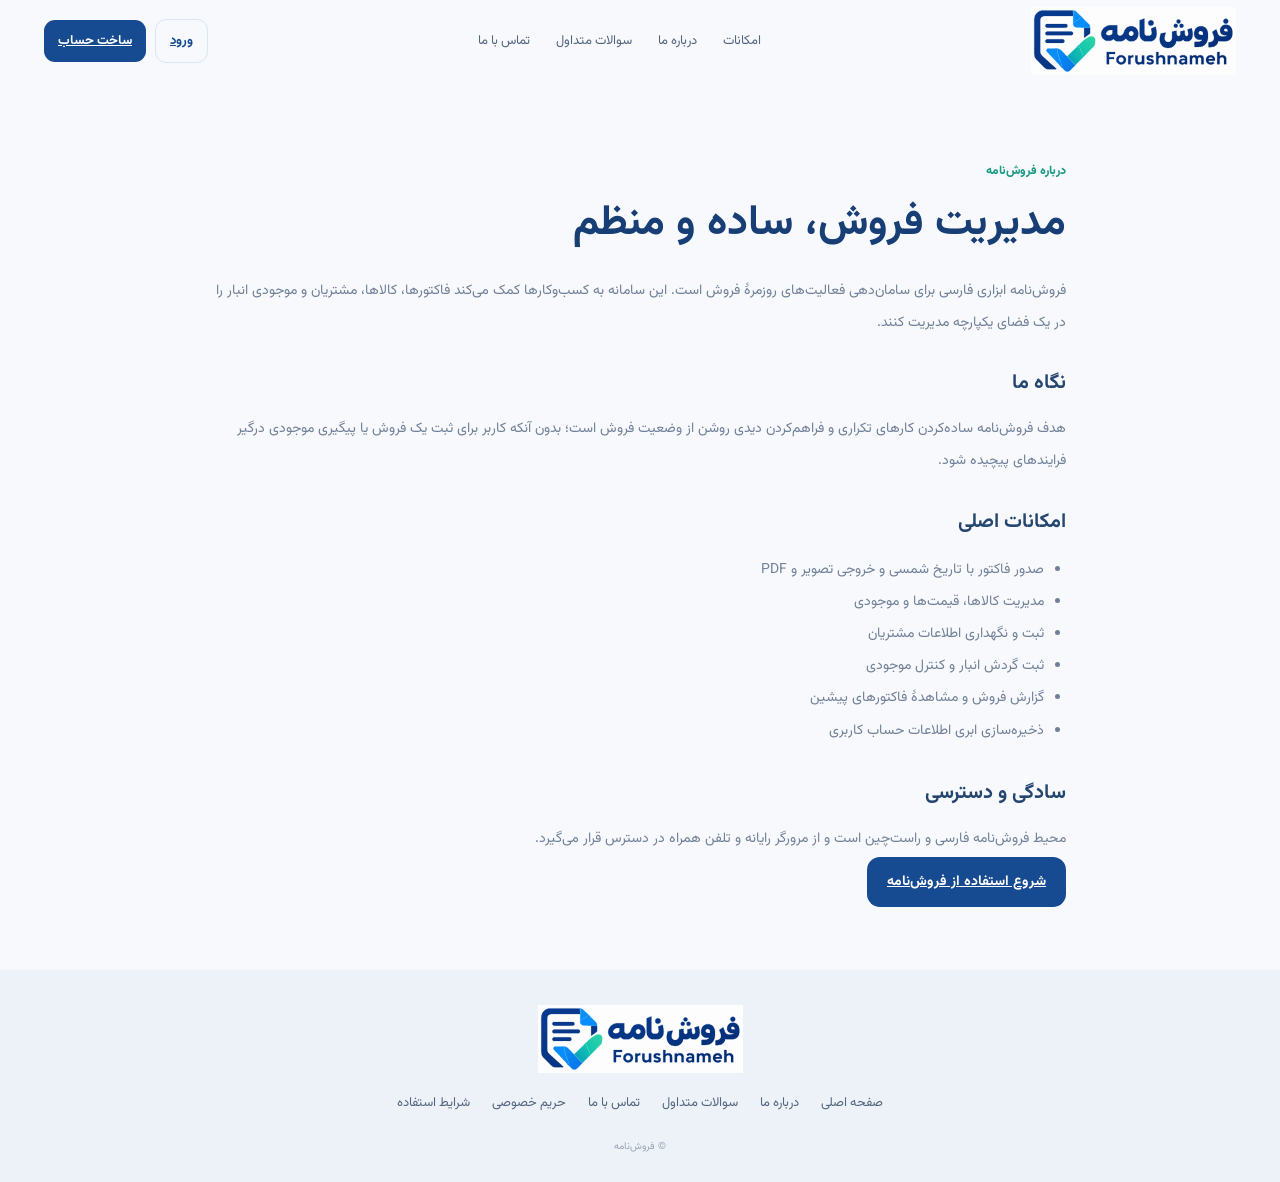
==== about.html @ 788b5a6b "Apply saved theme preference to public pages" ====
<!doctype html><html lang="fa" dir="rtl"><head><meta charset="utf-8"><meta name="viewport" content="width=device-width,initial-scale=1">
<script>
(function(){
 try {
  var mode=localStorage.getItem("forushnameh.theme")||"system";
  var dark=mode==="dark"||(mode==="system"&&window.matchMedia&&window.matchMedia("(prefers-color-scheme: dark)").matches);
  document.documentElement.dataset.theme=dark?"dark":"light";
 } catch(e) { document.documentElement.dataset.theme="light"; }
})();
</script><meta name="description" content="آشنایی با سامانه فارسی مدیریت فروش فروش‌نامه"><title>درباره ما | فروش‌نامه</title><link rel="stylesheet" href="styles.css"><link rel="icon" type="image/svg+xml" href="favicon.svg"><script defer src="site.js"></script></head><body><div class="public-site"><header class="public-header"><a class="public-brand" href="index.html" aria-label="صفحه اصلی فروش‌نامه"><img src="logo-forushnameh.svg" alt="فروش‌نامه"></a><button class="public-menu-toggle" id="publicMenuToggle" type="button" aria-expanded="false" aria-controls="publicNav" aria-label="باز کردن منو"><span></span><span></span><span></span></button><nav id="publicNav" class="public-nav"><a href="index.html#features">امکانات</a><a href="about.html">درباره ما</a><a href="faq.html">سوالات متداول</a><a href="contact.html">تماس با ما</a></nav><div class="public-header-actions"><a class="button button-ghost" href="index.html?auth=login">ورود</a><a class="button button-primary" href="index.html?auth=signup">ساخت حساب</a></div></header><main class="public-section standalone-page"><span class="public-kicker">درباره فروش‌نامه</span><h1>مدیریت فروش، ساده و منظم</h1><p>فروش‌نامه ابزاری فارسی برای سامان‌دهی فعالیت‌های روزمرهٔ فروش است. این سامانه به کسب‌وکارها کمک می‌کند فاکتورها، کالاها، مشتریان و موجودی انبار را در یک فضای یکپارچه مدیریت کنند.</p><h2>نگاه ما</h2><p>هدف فروش‌نامه ساده‌کردن کارهای تکراری و فراهم‌کردن دیدی روشن از وضعیت فروش است؛ بدون آنکه کاربر برای ثبت یک فروش یا پیگیری موجودی درگیر فرایندهای پیچیده شود.</p><h2>امکانات اصلی</h2><ul><li>صدور فاکتور با تاریخ شمسی و خروجی تصویر و PDF</li><li>مدیریت کالاها، قیمت‌ها و موجودی</li><li>ثبت و نگهداری اطلاعات مشتریان</li><li>ثبت گردش انبار و کنترل موجودی</li><li>گزارش فروش و مشاهدهٔ فاکتورهای پیشین</li><li>ذخیره‌سازی ابری اطلاعات حساب کاربری</li></ul><h2>سادگی و دسترسی</h2><p>محیط فروش‌نامه فارسی و راست‌چین است و از مرورگر رایانه و تلفن همراه در دسترس قرار می‌گیرد.</p><a class="button button-primary button-large" href="index.html?auth=signup">شروع استفاده از فروش‌نامه</a></main><footer class="public-footer"><a class="public-brand" href="index.html"><img src="logo-forushnameh.svg" alt="فروش‌نامه"></a><div><a href="index.html">صفحه اصلی</a><a href="about.html">درباره ما</a><a href="faq.html">سوالات متداول</a><a href="contact.html">تماس با ما</a><a href="privacy.html">حریم خصوصی</a><a href="terms.html">شرایط استفاده</a></div><small>© فروش‌نامه</small></footer></div></body></html>
---- styles.css ----
@import url('https://fonts.googleapis.com/css2?family=Vazirmatn:wght@400;500;600;700;800&display=swap');
:root{--green:#174b91;--green2:#245f9e;--mint:#eaf3fc;--ink:#1f2c28;--muted:#6d7b8d;--line:#e3e9f0;--orange:#1a9b83;font-family:"Vazirmatn",Tahoma,sans-serif}
*{box-sizing:border-box}body{margin:0;color:var(--ink);background:#f5f7f5;font-family:"Vazirmatn",Tahoma,sans-serif}button,input,textarea,select{font:inherit}
.topbar{height:78px;background:#fff;border-bottom:1px solid var(--line);display:flex;align-items:center;gap:12px;padding:0 max(24px,calc((100vw - 1240px)/2))}
.brand-mark,.invoice-symbol{display:grid;place-items:center;background:var(--green);color:#fff;font-weight:800}.brand-mark{width:42px;height:42px;border-radius:14px;font-size:24px}.brand-name{font-weight:800;font-size:18px}.brand-subtitle{font-size:12px;color:var(--muted)}.version{margin-right:auto;color:var(--green2);background:var(--mint);padding:7px 12px;border-radius:20px;font-size:12px}
.page{max-width:1240px;padding:32px 24px 24px;margin:auto}.intro{max-width:720px;margin:0 0 26px}.eyebrow{color:var(--orange);font-size:12px;font-weight:700;margin:0 0 8px}h1{font-size:clamp(26px,3vw,36px);line-height:1.45;margin:0}.intro-text{color:var(--muted);line-height:2;margin:8px 0 0;font-size:14px}
.workspace{display:grid;grid-template-columns:minmax(320px,.92fr) minmax(380px,1.08fr);gap:24px;align-items:start}.panel{background:#fff;border:1px solid var(--line);border-radius:20px;padding:24px;box-shadow:0 8px 28px #173f3509}.section-heading{display:flex;align-items:flex-start;gap:12px;justify-content:space-between;padding-bottom:20px;border-bottom:1px solid var(--line)}.section-heading h2{font-size:19px;margin:0 0 5px}.section-heading p{font-size:12px;color:var(--muted);margin:0;line-height:1.9}.step-number{display:inline-grid;place-items:center;flex:0 0 auto;width:29px;height:29px;border-radius:10px;color:var(--green);background:var(--mint);font-weight:800;font-size:13px}
.form-section{padding:20px 0;border-bottom:1px solid var(--line)}.form-section h3{margin:0 0 14px;font-size:14px}.field{display:flex;flex-direction:column;gap:7px;margin-bottom:14px}.field:last-child{margin-bottom:0}label{font-size:12px;color:#4f6058;font-weight:600}
input,textarea,select{width:100%;border:1px solid #dfe7e2;border-radius:10px;background:#fbfcfb;color:var(--ink);padding:10px 12px;outline:none;min-height:42px;font-size:13px}textarea{resize:vertical;line-height:1.8}input:focus,textarea:focus,select:focus{border-color:#6b9b87;box-shadow:0 0 0 3px #245c4c17}.two-columns{display:grid;grid-template-columns:1fr 1fr;gap:12px}
.items-heading{display:flex;align-items:center;justify-content:space-between;gap:8px;margin-bottom:12px}.items-heading h3{margin:0}.button{border:0;border-radius:11px;padding:11px 14px;cursor:pointer;font-weight:700;font-size:13px}.button-light{background:var(--mint);color:var(--green);padding:8px 11px;font-size:12px}.item-editor{border:1px solid var(--line);border-radius:13px;padding:12px;margin-bottom:10px;background:#fcfdfc}.item-editor-top{display:flex;align-items:center;justify-content:space-between;margin-bottom:9px}.item-editor-top strong{font-size:12px}.remove-item{border:0;background:transparent;color:#a04d42;cursor:pointer;font-size:12px;padding:3px}.item-fields{display:grid;grid-template-columns:1fr 82px;gap:9px}.item-fields .field{margin:0}.item-fields input{min-width:0}.item-price-row{margin-top:9px;display:grid;grid-template-columns:1fr 1fr;gap:9px}.item-price-row .field{margin:0}.helper{color:var(--muted);font-size:11px;line-height:1.9;margin:9px 0 0}.download-button{width:100%;margin-top:18px;min-height:48px;background:var(--green);color:#fff;font-size:14px}.download-button:hover{background:var(--green2)}.status-message{font-size:12px;line-height:1.8;color:var(--green2);text-align:center;margin:8px 0 0}.privacy-note{background:#fff8ed;border:1px solid #f1e2c9;border-radius:10px;padding:11px;color:#7a6448;font-size:11px;line-height:1.9;margin:14px 0 0}
.preview-column{min-width:0}.preview-label{display:flex;justify-content:space-between;align-items:center;gap:10px;margin:0 0 13px}.preview-label>div{display:flex;align-items:center;gap:10px}.preview-label strong{font-size:14px}.live-indicator{display:flex;align-items:center;gap:6px;color:var(--muted);font-size:11px}.live-indicator span{width:7px;height:7px;border-radius:50%;background:#4c9a70}
.invoice{background:#fff;border-radius:4px;padding:clamp(20px,3vw,34px);box-shadow:0 12px 38px #1b342a17;border-top:5px solid var(--green);color:#25342d}.invoice-top{display:flex;justify-content:space-between;gap:16px;align-items:flex-start;padding-bottom:22px;border-bottom:1px solid #e7ece8}.invoice-kicker{font-size:11px;color:var(--orange);font-weight:700;margin-bottom:5px}.invoice-top h2{margin:0;font-size:23px;color:var(--green)}.muted{color:#78857f;font-size:11px;line-height:1.8;margin:4px 0 0;white-space:pre-line}.invoice-symbol{width:48px;height:48px;border-radius:15px 15px 15px 4px;font-size:27px;flex-shrink:0}.invoice-meta{display:grid;grid-template-columns:1fr 1fr;gap:12px;padding:17px 0}.invoice-meta div{display:flex;flex-direction:column;gap:5px}.invoice-meta span,.small-label{color:#849087;font-size:10px}.invoice-meta strong{font-size:12px}.customer-block{background:#f5f8f5;border-radius:10px;padding:13px 15px;display:flex;flex-direction:column;gap:4px;margin-bottom:19px}.customer-block strong{font-size:13px}.table-wrap{width:100%;overflow-x:auto}.invoice-table{width:100%;border-collapse:collapse;font-size:11px;min-width:330px}.invoice-table th{color:#718078;font-weight:600;text-align:right;background:#f7f9f7;padding:11px 8px}.invoice-table td{border-bottom:1px solid #edf0ed;padding:13px 8px;line-height:1.8}.invoice-table th:not(:first-child),.invoice-table td:not(:first-child){text-align:center;white-space:nowrap}.invoice-table th:first-child,.invoice-table td:first-child{width:42%}
.total-area{margin:20px 0 0 auto;max-width:310px}.total-line{display:flex;justify-content:space-between;align-items:center;gap:12px;font-size:12px;padding:9px 0}.grand-total{color:var(--green);border-top:1px solid #dce6df;margin-top:4px;padding-top:14px;font-weight:700}.grand-total strong{font-size:19px;white-space:nowrap}.grand-total small{font-size:10px;font-weight:500}.invoice-notes{border-top:1px solid #e7ece8;margin-top:20px;padding-top:14px}.invoice-notes p{margin:6px 0 0;font-size:11px;line-height:2;white-space:pre-line;color:#66746c}.invoice-footer{display:flex;justify-content:space-between;gap:12px;border-top:1px dashed #dbe4dd;margin-top:24px;padding-top:13px;color:#819087;font-size:10px}.preview-tip{font-size:11px;line-height:1.9;color:var(--muted);margin:14px 3px}.site-footer{color:#89958e;font-size:11px;text-align:center;padding:26px 0 6px}
@media(max-width:900px){.workspace{grid-template-columns:1fr}.preview-column{grid-row:1}.editor{grid-row:2}.invoice{max-width:650px;margin:auto}}@media(max-width:520px){.topbar{padding:0 16px;height:68px}.page{padding:24px 14px}.panel{padding:17px;border-radius:15px}.version{font-size:10px;padding:6px 8px}.invoice{padding:19px 15px}.invoice-top h2{font-size:19px}.invoice-symbol{width:40px;height:40px}.live-indicator{font-size:10px}.two-columns{gap:8px}}

/* Saved invoices - phase 2 */
.saved-section { margin-top: 22px; }
.saved-actions { display:flex; flex-wrap:wrap; gap:10px; margin-top:14px; }
.saved-invoices { display:grid; gap:10px; margin-top:12px; }
.saved-invoice { display:flex; align-items:center; justify-content:space-between; gap:12px; padding:14px; border:1px solid #e1e7e3; border-radius:12px; background:#fff; }
.saved-invoice-info { display:flex; flex-direction:column; gap:5px; min-width:0; }
.saved-invoice-info strong { overflow-wrap:anywhere; }
.saved-invoice-info span { color:#66756e; font-size:.88rem; }
.saved-invoice-actions { display:flex; flex-wrap:wrap; gap:7px; flex-shrink:0; }
.button-danger { color:#9b2c2c; background:#fff0f0; border:1px solid #f0caca; }
@media (max-width: 520px) { .saved-invoice { align-items:stretch; flex-direction:column; } .saved-invoice-actions { width:100%; } .saved-invoice-actions .button { flex:1; } }

/* Phase 3: products, customers and backup */
.management-section .section-heading,.data-tools .section-heading{margin-bottom:16px}
.management-form{background:#fbfdfb;border:1px solid var(--line);border-radius:13px;padding:14px;margin:12px 0}
.button-primary{background:var(--green);color:#fff}
.button-primary:hover{background:var(--green2)}
.records-list{display:grid;gap:9px;margin-top:12px}
.record-row{display:flex;align-items:center;justify-content:space-between;gap:12px;border:1px solid var(--line);border-radius:12px;padding:12px;background:#fff}
.record-main{display:flex;flex-direction:column;gap:5px;min-width:0}
.record-main strong{font-size:13px;overflow-wrap:anywhere}
.record-main span{font-size:11px;color:var(--muted);line-height:1.8}
.record-actions{display:flex;gap:6px;flex-shrink:0}
.low-stock{color:#b45309}
.import-label{display:inline-flex;align-items:center;cursor:pointer}
.saved-section{margin-top:18px}
@media(max-width:560px){.record-row{align-items:stretch;flex-direction:column}.record-actions{width:100%}.record-actions .button{flex:1}}

/* Phase 4: inventory movements */
#movementsList .record-row{align-items:flex-start}
#movementsList .record-main span{line-height:2}

/* Version 5: separated workspaces and Forushnameh identity */
:root{--blue:#103b86;--blue2:#075bd8;--mint:#e9f8f3;--green:#14b88a;--ink:#142b50;--muted:#687a93;--line:#e4eaf2;--orange:#159c91}
body{background:#f5f8fd;color:var(--ink)}
.topbar{height:86px;padding:10px max(20px,calc((100vw - 1240px)/2));gap:16px}
.brand-lockup{display:flex;align-items:center;min-width:0}
.brand-logo{display:block;width:min(340px,52vw);height:66px;object-fit:contain;object-position:right center}
.version{color:var(--blue);background:#edf4ff}
.page{padding-top:22px}
.intro{margin-bottom:18px}
.eyebrow{color:var(--green);letter-spacing:2px;font-weight:800}
h1{color:var(--blue);font-size:clamp(24px,2.8vw,32px)}
.intro-text{max-width:760px}
.main-nav{display:flex;gap:8px;flex-wrap:wrap;padding:9px;background:#fff;border:1px solid var(--line);border-radius:16px;margin:0 0 22px;box-shadow:0 5px 22px #103b8608}
.nav-item{border:0;background:transparent;color:#526783;padding:11px 17px;border-radius:11px;font:inherit;font-size:13px;font-weight:700;cursor:pointer;transition:.15s}
.nav-item:hover{background:#f0f5fd;color:var(--blue)}
.nav-item.active{background:var(--blue);color:#fff;box-shadow:0 5px 14px #103b8625}
.app-view{display:none}
.app-view.active-view{display:block}
.view-heading{margin:0 0 16px}
.view-heading h2{font-size:21px;color:var(--blue);margin:0 0 5px}
.view-heading p{font-size:12px;color:var(--muted);margin:0;line-height:1.9}
.workspace{grid-template-columns:minmax(320px,.92fr) minmax(380px,1.08fr)}
.panel{border-color:var(--line);box-shadow:0 8px 28px #103b8609}
.section-heading h2{color:var(--blue)}
.step-number{color:var(--blue);background:#edf4ff}
.button-primary,.download-button{background:var(--blue)}
.button-primary:hover,.download-button:hover{background:var(--blue2)}
.button-light{background:#edf4ff;color:var(--blue)}
input:focus,textarea:focus,select:focus{border-color:#6c9be0;box-shadow:0 0 0 3px #103b8617}
.invoice{border-top-color:var(--blue)}
.invoice-top h2,.grand-total{color:var(--blue)}
.invoice-symbol{background:linear-gradient(145deg,var(--blue),var(--blue2));border-radius:14px;color:#fff}
.customer-block{background:#f2f7fd}
.invoice-table th{background:#f2f7fd}
.page-panel{padding:22px 26px}
.page-panel .form-section:first-child{padding-top:0}
.page-panel .management-form{max-width:760px}
.page-panel .records-list{max-width:900px}
.page-panel .data-tools{border-bottom:0}
.saved-section{margin-top:0}
.site-footer{padding-top:30px}
@media(max-width:900px){.workspace{grid-template-columns:1fr}.preview-column{grid-row:auto}.editor{grid-row:auto}}
@media(max-width:600px){
 .topbar{height:76px;padding:7px 14px}.brand-logo{height:55px;width:min(250px,60vw)}.version{font-size:9px;padding:6px 8px}
 .main-nav{display:grid;grid-template-columns:repeat(2,minmax(0,1fr));gap:6px;padding:7px}
 .nav-item{padding:10px 7px;font-size:11px}
 .nav-item:last-child{grid-column:1/-1}
 .page-panel{padding:17px}
}


/* Forushnameh v6 visual system */
:root{--green:#174b91;--green2:#2464b4;--mint:#eaf2fc;--ink:#17263b;--muted:#718096;--line:#e4eaf2;--orange:#d18a43}
body{background:#f4f7fb;color:var(--ink)}
.topbar{height:76px;border-bottom:1px solid #e8edf4;box-shadow:0 2px 12px rgba(20,45,80,.035)}
.page{max-width:1320px;padding-top:26px}
.intro{margin-bottom:18px}
.intro h1{font-size:25px}
.intro-text{margin-top:2px}
.main-nav{display:flex;gap:7px;overflow-x:auto;padding:8px;background:#fff;border:1px solid var(--line);border-radius:16px;margin-bottom:24px;position:sticky;top:8px;z-index:10;box-shadow:0 5px 18px rgba(30,60,100,.05)}
.nav-item{white-space:nowrap;border:0;border-radius:11px;padding:11px 16px;background:transparent;color:#607087;font-weight:600;cursor:pointer}
.nav-item:hover{background:#f2f6fc;color:var(--green)}
.nav-item.active{background:#eaf2fc;color:#174b91}
.app-view{display:none}.app-view.active-view{display:block}
.view-heading{margin-bottom:20px}
.view-heading h2{font-size:24px;margin:0 0 4px}
.view-heading p{margin:0;color:var(--muted);font-size:13px}
.dashboard-heading{display:flex;align-items:center;justify-content:space-between;gap:16px}
.dashboard-heading .eyebrow{display:block;margin-bottom:4px}
.stats-grid{display:grid;grid-template-columns:repeat(4,minmax(0,1fr));gap:16px;margin-bottom:18px}
.stat-card{position:relative;min-height:150px;padding:20px;background:#fff;border:1px solid var(--line);border-radius:18px;box-shadow:0 5px 18px rgba(25,55,95,.035);display:flex;flex-direction:column;align-items:flex-start;gap:6px}
.stat-icon{width:38px;height:38px;border-radius:12px;background:#edf4fd;color:#1c5ba3;display:grid;place-items:center;font-size:21px;margin-bottom:5px}
.stat-label{font-size:12px;color:var(--muted)}
.stat-card strong{font-size:25px;line-height:1.4;font-weight:800;direction:rtl}
.stat-card small{font-size:11px;color:#8290a2}
.stat-sales{background:linear-gradient(145deg,#174b91,#2464b4);color:white;border-color:#174b91}
.stat-sales .stat-icon{background:rgba(255,255,255,.15);color:white}
.stat-sales .stat-label,.stat-sales small{color:#dce9f9}
.dashboard-columns{display:grid;grid-template-columns:1.15fr .85fr;gap:18px;margin-bottom:18px}
.dashboard-panel{padding:20px;min-height:270px}
.panel-title{display:flex;align-items:center;justify-content:space-between;gap:10px;padding-bottom:14px;border-bottom:1px solid var(--line)}
.panel-title h3,.quick-panel h3{font-size:15px;margin:0 0 3px}
.panel-title p{font-size:11px;color:var(--muted);margin:0}
.text-button{border:0;background:transparent;color:var(--green2);font-size:12px;font-weight:700;cursor:pointer;white-space:nowrap}
.dash-row{display:flex;align-items:center;justify-content:space-between;gap:12px;padding:13px 2px;border-bottom:1px solid #eff2f6;font-size:12px}
.dash-row:last-child{border-bottom:0}
.dash-row>div{display:flex;flex-direction:column;gap:4px;min-width:0}
.dash-row strong{font-size:12px;overflow:hidden;text-overflow:ellipsis}
.dash-row small{font-size:10px;color:var(--muted)}
.dash-row>b{font-size:11px;white-space:nowrap}
.quick-panel{padding:20px;margin-bottom:20px}
.quick-actions{display:grid;grid-template-columns:repeat(4,1fr);gap:10px;margin-top:14px}
.quick-actions button{border:1px solid var(--line);background:#fbfcfe;border-radius:13px;padding:14px 10px;color:#34465f;font-size:12px;cursor:pointer;display:flex;align-items:center;justify-content:center;gap:8px}
.quick-actions button:hover{border-color:#b7cce7;background:#f1f6fd}
.quick-actions button span{font-size:18px;color:var(--green2)}
.panel{border-color:var(--line);box-shadow:0 5px 20px rgba(25,55,95,.035);border-radius:18px}
.button-primary{background:#174b91}
.button-primary:hover{background:#123e7a}
.site-footer{color:#8290a2}
@media(max-width:850px){.stats-grid{grid-template-columns:repeat(2,minmax(0,1fr))}.dashboard-columns{grid-template-columns:1fr}.quick-actions{grid-template-columns:repeat(2,1fr)}}
@media(max-width:560px){.page{padding:18px 13px}.intro h1{font-size:21px}.main-nav{top:4px}.nav-item{padding:10px 12px;font-size:12px}.dashboard-heading{align-items:flex-start;flex-direction:column}.dashboard-heading .button{width:100%}.stats-grid{gap:10px}.stat-card{min-height:135px;padding:14px}.stat-card strong{font-size:21px}.dashboard-panel,.quick-panel{padding:15px}.quick-actions{grid-template-columns:1fr 1fr}.workspace{grid-template-columns:1fr}}

/* Forushnameh v7 account and authentication */
.topbar-actions{display:flex;align-items:center;gap:10px}
.account-email{font-size:11px;color:#65758b;direction:ltr;max-width:220px;overflow:hidden;text-overflow:ellipsis;white-space:nowrap}
.signout-button{padding:8px 12px;font-size:11px}
.auth-screen{position:fixed;inset:0;z-index:1000;display:grid;place-items:center;padding:22px;background:linear-gradient(145deg,#eef4fc,#f8fafc 55%,#eaf1fb);overflow-y:auto}
.auth-screen[hidden]{display:none}
.auth-card{width:min(100%,440px);padding:32px;background:#fff;border:1px solid #e3eaf3;border-radius:22px;box-shadow:0 18px 60px rgba(22,53,93,.10)}
.auth-logo{display:block;width:min(230px,70%);height:68px;object-fit:contain;object-position:right center;margin:0 auto 12px 0}
.auth-card h1{font-size:24px;margin:5px 0 8px;color:#17263b}
.auth-description{font-size:13px;line-height:1.9;color:#718096;margin:0 0 20px}
.auth-card .field{margin-bottom:14px}
.auth-card input{width:100%;min-height:46px;border:1px solid #dce4ef;border-radius:11px;padding:10px 12px;font:inherit;background:#fbfcfe}
.auth-card input:focus{outline:2px solid #c9dcf5;border-color:#6d9bd1}
.auth-submit{width:100%;margin-top:6px;min-height:46px}
.auth-status{min-height:22px;margin:12px 0 0;font-size:12px;line-height:1.8}
.auth-status.error{color:#b42318}
.auth-links{display:flex;align-items:center;justify-content:space-between;gap:10px;flex-wrap:wrap;margin-top:14px}
.auth-links .text-button{font-size:11px;padding:4px 0}
.auth-security-note{font-size:10px;color:#94a0b0;line-height:1.8;margin:20px 0 0;border-top:1px solid #edf0f5;padding-top:12px}
@media(max-width:600px){.topbar-actions{gap:6px}.account-email{max-width:100px;font-size:9px}.signout-button{padding:7px 8px;font-size:9px}.auth-card{padding:24px 19px}.auth-card h1{font-size:21px}}
[hidden]{display:none!important}.public-site{background:#f7f9fd;color:#17263b;min-height:100vh}.public-header{height:82px;max-width:1240px;margin:auto;padding:10px 24px;display:flex;align-items:center;justify-content:space-between;gap:24px}.public-brand img{width:205px;height:58px;object-fit:contain;object-position:right center;display:block}.public-nav{display:flex;align-items:center;gap:26px}.public-nav a,.public-footer a,.public-footer button{font-size:13px;color:#53657e;text-decoration:none;background:none;border:0;cursor:pointer}.public-header-actions{display:flex;align-items:center;gap:9px}.button-ghost{background:transparent;color:#174b91;border:1px solid #dce5f1}.button-outline{background:#fff;color:#174b91;border:1px solid #cdd9e9}.button-large{padding:14px 20px;font-size:14px;border-radius:13px}.public-hero{max-width:1240px;margin:auto;padding:74px 24px 66px;display:grid;grid-template-columns:1fr 1fr;align-items:center;gap:60px;min-height:570px}.public-hero-copy{max-width:570px}.public-kicker{display:inline-block;color:#1b9a83;font-size:12px;font-weight:800;margin-bottom:14px}.public-hero h1{font-size:clamp(38px,5vw,62px);line-height:1.5;margin:0 0 16px;color:#143b75}.public-hero h1 em{font-style:normal;color:#1a9b83}.public-hero-copy>p{font-size:16px;line-height:2.2;color:#63748a;max-width:520px;margin:0}.public-hero-actions{display:flex;flex-wrap:wrap;gap:11px;margin-top:28px}.public-trust{display:flex;flex-wrap:wrap;gap:18px;margin-top:28px;color:#718198;font-size:11px}.public-hero-visual{min-height:420px;display:grid;place-items:center;position:relative}.hero-orbit{position:absolute;border:1px solid #dbe6f4;border-radius:50%;width:390px;height:390px}.orbit-two{width:470px;height:470px;border-style:dashed}.hero-window{position:relative;z-index:1;width:min(100%,430px);background:#fff;border:1px solid #e2eaf4;border-radius:22px;box-shadow:0 28px 80px #183c7018;overflow:hidden;transform:rotate(-2deg)}.hero-window-head{height:48px;background:#f7f9fc;border-bottom:1px solid #edf1f6;display:flex;align-items:center;gap:6px;padding:0 15px}.hero-window-head>span{width:7px;height:7px;border-radius:50%;background:#c8d5e5}.hero-window-head b{margin-right:auto;font-size:11px;color:#667a94}.hero-window-body{padding:22px}.hero-mini-stat{padding:17px;background:linear-gradient(120deg,#174b91,#2866b4);color:white;border-radius:15px;display:flex;flex-direction:column;gap:5px}.hero-mini-stat small,.hero-mini-stat i{font-size:10px;color:#dce9f8;font-style:normal}.hero-mini-stat strong{font-size:27px}.hero-mini-grid{display:grid;grid-template-columns:repeat(3,1fr);gap:9px;margin:13px 0}.hero-mini-grid div{background:#f5f8fc;padding:12px;border-radius:11px;display:flex;flex-direction:column;gap:7px}.hero-mini-grid small{font-size:9px;color:#8795a8}.hero-mini-grid b{font-size:19px;color:#244d80}.hero-chart{height:92px;display:flex;align-items:end;gap:12px;padding:8px 15px;border-bottom:1px solid #edf1f5}.hero-chart span{flex:1;background:linear-gradient(#38b99c,#bde9df);border-radius:6px 6px 2px 2px}.hero-invoice-row{display:flex;align-items:center;gap:9px;padding:11px 2px;border-bottom:1px solid #f0f3f7;font-size:9px;color:#62758c}.hero-invoice-row b{margin-right:auto;color:#1c416f}.hero-invoice-row i{font-style:normal;color:#218b72}.hero-floating-card{position:absolute;z-index:2;bottom:28px;left:-8px;display:flex;align-items:center;gap:12px;background:white;border:1px solid #e7edf5;border-radius:15px;padding:13px 16px;box-shadow:0 15px 35px #173b7015}.hero-floating-card>span{width:36px;height:36px;display:grid;place-items:center;border-radius:11px;background:#e9f7f3;color:#159779;font-size:23px}.hero-floating-card div{display:flex;flex-direction:column;gap:4px}.hero-floating-card small{font-size:9px;color:#8795a8}.hero-floating-card b{font-size:11px;color:#29466c}.public-proof{max-width:1160px;margin:0 auto 70px;padding:24px 20px;display:grid;grid-template-columns:repeat(4,1fr);background:white;border:1px solid #e8edf4;border-radius:18px}.public-proof div{display:flex;flex-direction:column;align-items:center;gap:6px;border-left:1px solid #edf1f6}.public-proof div:last-child{border:0}.public-proof strong{font-size:14px;color:#1b477e}.public-proof span{font-size:10px;color:#8290a3}.public-section{max-width:1160px;margin:0 auto;padding:68px 24px}.public-section-heading{text-align:center;margin:0 auto 35px;max-width:650px}.public-section-heading h2,.about-section h2,.contact-section h2{font-size:clamp(25px,3vw,36px);line-height:1.7;color:#173e75;margin:0 0 10px}.public-section-heading p,.about-section p,.contact-section p{font-size:13px;line-height:2.2;color:#718198}.feature-grid{display:grid;grid-template-columns:repeat(3,1fr);gap:16px}.feature-card{padding:24px;background:white;border:1px solid #e6edf5;border-radius:17px}.feature-card>span{width:43px;height:43px;border-radius:13px;background:#edf4fd;color:#1a589b;display:grid;place-items:center;font-size:23px}.feature-card h3{font-size:15px;color:#24466f;margin:16px 0 7px}.feature-card p{font-size:12px;line-height:2;color:#77869a;margin:0}.public-cta-band{max-width:1160px;margin:25px auto 45px;padding:36px 42px;border-radius:22px;background:linear-gradient(115deg,#153f7b,#2467b7);color:white;display:flex;align-items:center;justify-content:space-between;gap:24px}.public-cta-band .public-kicker{color:#8ce0ce}.public-cta-band h2{font-size:24px;margin:0 0 5px}.public-cta-band p{font-size:12px;color:#d7e5f7;margin:0}.public-cta-band .button-light{background:white;color:#174b91}.about-section{display:grid;grid-template-columns:180px 1fr;gap:45px;align-items:center;border-top:1px solid #e8edf4;border-bottom:1px solid #e8edf4}.about-mark{width:150px;height:150px;border-radius:42px 42px 42px 12px;background:linear-gradient(145deg,#174b91,#2b71c2);display:grid;place-items:center;color:white;font-size:82px;font-weight:800}.about-section p{max-width:780px}.faq-grid{display:grid;grid-template-columns:1fr 1fr;gap:12px}.faq-grid details{background:white;border:1px solid #e5ebf3;border-radius:13px;padding:17px 19px}.faq-grid summary{font-size:13px;font-weight:700;color:#28496f;cursor:pointer}.faq-grid details p{font-size:11px;line-height:2;color:#75849a;margin:12px 0 0}.contact-section{display:grid;grid-template-columns:1.2fr .8fr;gap:35px;align-items:center}.contact-note{background:#eaf3fc;border:1px solid #dce8f6;border-radius:18px;padding:25px;display:flex;flex-direction:column;gap:10px}.contact-note strong{color:#204b7e;font-size:15px}.contact-note span{color:#74859b;font-size:12px;line-height:2}.contact-section .button{display:inline-flex;margin-top:10px;text-decoration:none}.public-footer{padding:35px 24px 24px;background:#edf2f8;text-align:center}.public-footer .public-brand img{margin:auto}.public-footer p{font-size:11px;color:#8592a5}.public-footer>div{display:flex;justify-content:center;gap:22px;flex-wrap:wrap;margin:20px 0}.public-footer small{font-size:10px;color:#98a4b4}.auth-screen{background:rgba(17,38,67,.45);backdrop-filter:blur(7px);z-index:1200}.auth-card{position:relative}.auth-close{position:absolute;top:13px;left:15px;border:0;background:#f0f4f9;color:#65758b;width:32px;height:32px;border-radius:50%;font-size:22px;cursor:pointer}.auth-card .auth-logo{margin-right:0}.report-page{padding:22px}.report-filters{display:grid;grid-template-columns:220px 220px 1fr;align-items:end;gap:14px}.report-filters .field{margin:0}.report-stats{display:grid;grid-template-columns:repeat(3,1fr);gap:14px;margin:20px 0}.report-stat{padding:19px;background:#fff;border:1px solid var(--line);border-radius:15px;display:flex;flex-direction:column;gap:7px}.report-stat span,.report-stat small{font-size:11px;color:var(--muted)}.report-stat strong{font-size:24px;color:var(--ink)}.report-stat-primary{background:#174b91;border-color:#174b91}.report-stat-primary span,.report-stat-primary small,.report-stat-primary strong{color:#fff}.report-panels{display:grid;grid-template-columns:1.2fr 1fr 1fr;gap:14px}.report-inner{padding:17px;min-width:0}.report-inner h3{font-size:14px;margin:0 0 18px;color:#24466f}.report-chart{height:230px;display:flex;align-items:stretch;gap:9px}.report-bar-item{flex:1;min-width:0;display:flex;flex-direction:column;align-items:center;justify-content:end;gap:6px}.report-bar-track{height:150px;width:100%;display:flex;align-items:end;background:#f1f5fa;border-radius:8px 8px 3px 3px;overflow:hidden}.report-bar-track span{display:block;width:100%;background:linear-gradient(#3cb99e,#174b91);border-radius:8px 8px 0 0}.report-bar-item strong{font-size:9px;color:#526783;white-space:nowrap}.report-bar-item small{font-size:10px;color:#8a97a9}.report-list{display:grid;gap:0}.report-list-row{display:flex;align-items:center;justify-content:space-between;gap:8px;padding:11px 0;border-bottom:1px solid #edf1f6;font-size:11px}.report-list-row strong{display:flex;flex-direction:column;gap:4px;color:#405773}.report-list-row strong small{font-size:9px;color:#8a97a9;font-weight:400}.report-list-row b{white-space:nowrap;color:#214c7d}@media(max-width:900px){.public-nav{gap:13px}.public-hero{gap:30px}.public-proof{margin:0 18px 45px}.report-panels{grid-template-columns:1fr 1fr}.report-panels .report-inner:first-child{grid-column:1/-1}.report-filters{grid-template-columns:1fr 1fr}}@media(max-width:650px){.public-header{height:auto;min-height:72px;padding:9px 14px;flex-wrap:wrap;gap:8px}.public-brand img{width:145px;height:45px}.public-nav{order:3;width:100%;justify-content:space-between;gap:8px;padding:8px 0 3px}.public-nav a{font-size:10px}.public-header-actions .button{font-size:10px;padding:8px 10px}.public-hero{padding:45px 20px 35px;grid-template-columns:1fr;gap:20px;min-height:0}.public-hero h1{font-size:39px}.public-hero-copy>p{font-size:13px}.public-hero-visual{min-height:350px}.hero-orbit{width:300px;height:300px}.orbit-two{width:350px;height:350px}.hero-window{max-width:370px}.hero-floating-card{left:0;bottom:0}.public-proof{grid-template-columns:1fr 1fr;gap:16px;padding:18px}.public-proof div{border:0}.public-section{padding:45px 19px}.feature-grid{grid-template-columns:1fr 1fr;gap:10px}.feature-card{padding:16px}.feature-card h3{font-size:12px}.feature-card p{font-size:10px}.public-cta-band{margin:10px 15px 25px;padding:25px 20px;align-items:flex-start;flex-direction:column}.public-cta-band h2{font-size:19px}.about-section{grid-template-columns:1fr;gap:20px}.about-mark{width:95px;height:95px;font-size:52px;border-radius:28px 28px 28px 8px}.faq-grid{grid-template-columns:1fr}.contact-section{grid-template-columns:1fr;gap:15px}.public-footer>div{gap:12px}.report-filters{grid-template-columns:1fr 1fr}.report-stats{grid-template-columns:1fr}.report-panels{grid-template-columns:1fr}.report-panels .report-inner:first-child{grid-column:auto}.report-chart{height:190px}.report-page{padding:15px}}

.legal-section{border-top:1px solid #e8edf4}.legal-copy{max-width:850px;margin:auto;background:#fff;border:1px solid #e5ebf3;border-radius:17px;padding:24px 28px}.legal-copy p{font-size:12px;line-height:2.3;color:#718198;margin:0 0 14px}.legal-copy p:last-child{margin-bottom:0}
@media(max-width:650px){.legal-copy{padding:18px}}

.standalone-page{min-height:58vh;padding-top:60px;padding-bottom:75px}.standalone-page h1{font-size:clamp(28px,4vw,42px);color:#173e75;margin:0 0 20px}.standalone-page h2{font-size:20px;color:#24466f;margin:28px 0 12px}.standalone-page>p,.standalone-page li{font-size:14px;line-height:2.3;color:#718198;max-width:850px}.standalone-page ul{padding-right:22px;margin-bottom:30px}.standalone-page .contact-note{max-width:720px;margin:24px 0}.standalone-faq{max-width:900px;margin:25px 0 30px}.standalone-page .legal-copy{margin:20px 0;max-width:900px}


/* Approved SVG brand identity */
.public-brand img{width:205px;height:auto;max-height:68px;object-fit:contain;object-position:right center}
.brand-logo{width:min(250px,52vw);height:auto;max-height:66px;object-fit:contain;object-position:right center}
.auth-logo{width:min(230px,70%);height:auto;max-height:76px;object-fit:contain;object-position:right center}
.about-mark{display:grid;place-items:center;overflow:hidden}
.about-mark img{display:block;width:100%;height:100%;object-fit:cover}
.invoice-symbol{display:grid;place-items:center;overflow:hidden;padding:0;background:transparent}
.invoice-symbol img{display:block;width:100%;height:100%;object-fit:cover;border-radius:inherit}
@media(max-width:650px){.public-brand img{width:145px;height:auto;max-height:48px}.brand-logo{width:min(210px,58vw);height:auto;max-height:55px}}


/* نسخهٔ ۹: بهبود نمای عمومی و فرم‌ها */
.brand-lockup{display:inline-flex;align-items:center;text-decoration:none}
.brand-lockup:focus-visible,.public-brand:focus-visible,.auth-card>a:focus-visible{outline:3px solid #82cbbb;outline-offset:5px;border-radius:10px}
.public-hero{padding-top:58px;padding-bottom:74px;gap:34px}
.public-hero-visual{min-height:430px}
.hero-product-illustration{display:block;width:min(100%,620px);height:auto;filter:drop-shadow(0 22px 35px rgba(26,61,94,.10));animation:heroFloat 7s ease-in-out infinite}
@keyframes heroFloat{0%,100%{transform:translateY(0)}50%{transform:translateY(-8px)}}
.feature-card{transition:transform .22s ease,box-shadow .22s ease,border-color .22s ease}
.feature-card:hover{transform:translateY(-4px);box-shadow:0 18px 36px rgba(29,64,101,.09);border-color:#cbdedc}
.public-section{padding-top:76px;padding-bottom:76px}
.public-section-heading{margin-bottom:30px}
.public-hero-copy>p{font-size:15px;line-height:2.1;max-width:540px}
.public-trust{font-size:12px}
.password-strength{margin:-4px 0 16px;display:grid;gap:7px}
.password-strength[hidden]{display:none}
.password-strength-track{height:6px;border-radius:20px;background:#e9eef4;overflow:hidden}
.password-strength-track span{display:block;height:100%;width:0;border-radius:20px;background:#cf6b5c;transition:width .2s ease,background .2s ease}
.password-strength-track span[data-level="2"]{background:#d9a33c}
.password-strength-track span[data-level="3"]{background:#4b9d91}
.password-strength-track span[data-level="4"]{background:#16856f}
.password-strength small{font-size:11px;color:#6d7d90}
.password-strength .password-strength-hint{color:#8c9aaa}
.auth-card>a{display:inline-block}
.auth-logo{cursor:pointer}
#downloadPdf{border-color:#d4e1ed}
#downloadPdf:hover{border-color:#a8c4da;background:#f4f8fb}
.saved-actions{flex-wrap:wrap}
.standalone-faq details{border:1px solid #e1e9f1;border-radius:13px;padding:16px 18px;background:#fff}
.standalone-faq details+details{margin-top:10px}
.standalone-faq summary{font-weight:700;color:#243f5d;cursor:pointer}
.standalone-faq details p{line-height:2;color:#65768a}
.standalone-page{max-width:900px}
.public-footer{gap:20px}
@media(max-width:900px){.public-hero{grid-template-columns:1fr;gap:12px;padding-top:38px}.public-hero-copy{max-width:720px}.public-hero-visual{min-height:300px}.hero-product-illustration{max-width:520px;margin:auto}}
@media(max-width:600px){.public-hero{padding:28px 18px 46px}.public-hero-visual{min-height:250px}.public-section{padding:54px 18px}.public-header{padding:8px 15px}.public-brand img{width:160px}.saved-actions .button{flex:1 1 100%}.auth-logo{width:min(210px,75%)}}
@media(prefers-reduced-motion:reduce){.hero-product-illustration,.feature-card{animation:none;transition:none}}

/* نمودارهای گزارش و هماهنگی رنگی */
.report-chart-grid{display:grid;grid-template-columns:1.35fr 1fr 1fr;gap:14px;margin:0 0 14px}
.report-list-grid{display:grid;grid-template-columns:1fr 1fr;gap:14px}
.report-line-chart{min-height:230px;display:flex;flex-direction:column;justify-content:center;gap:6px}
.report-line-chart svg{display:block;width:100%;height:auto;overflow:visible}
.chart-footnote{font-size:10px;color:var(--muted);text-align:center}
.report-volume-chart{height:230px;display:flex;align-items:stretch;gap:8px;padding-top:12px}
.volume-item{flex:1;min-width:0;display:flex;flex-direction:column;align-items:center;justify-content:end;gap:7px}
.volume-item strong{font-size:10px;color:#526783}
.volume-track{height:150px;width:100%;display:flex;align-items:end;background:#f1f5fa;border-radius:8px 8px 3px 3px;overflow:hidden}
.volume-track span{display:block;width:100%;background:linear-gradient(#1a9b83,#174b91);border-radius:8px 8px 0 0}
.volume-item small{font-size:10px;color:#8a97a9;white-space:nowrap}
.report-share-chart{min-height:230px;display:flex;align-items:center;justify-content:center;gap:17px}
.share-ring{width:142px;height:142px;flex:0 0 142px;border-radius:50%;display:grid;place-items:center;position:relative}
.share-ring:before{content:"";position:absolute;inset:23px;border-radius:50%;background:white}
.share-ring span{position:relative;z-index:1;font-size:12px;font-weight:800;color:#24466f;text-align:center;max-width:92px;overflow-wrap:anywhere}
.share-legend{min-width:0;display:grid;gap:10px}
.share-legend>div{display:grid;grid-template-columns:9px minmax(0,1fr) auto;align-items:center;gap:6px;font-size:10px;color:#526783}
.share-legend i{width:9px;height:9px;border-radius:3px}
.share-legend span{overflow:hidden;text-overflow:ellipsis;white-space:nowrap;max-width:105px}
.share-legend b{font-size:10px;white-space:nowrap}
@media(max-width:1050px){.report-chart-grid{grid-template-columns:1fr 1fr}.report-chart-grid>section:first-child{grid-column:1/-1}}
@media(max-width:650px){.report-chart-grid,.report-list-grid{grid-template-columns:1fr}.report-chart-grid>section:first-child{grid-column:auto}.report-share-chart{gap:12px}.share-ring{width:120px;height:120px;flex-basis:120px}.share-legend span{max-width:150px}}

/* پالت نهایی یکپارچه برای محیط مدیریت */
:root{--green:#174b91;--green2:#2464b4;--mint:#eaf2fc;--ink:#17263b;--muted:#718096;--line:#e4eaf2;--orange:#159c91}
body{background:#f5f8fc;color:var(--ink)}
label{color:#526783}
input,textarea,select{border-color:#dfe7f1;background:#fbfcfe}
input:focus,textarea:focus,select:focus{border-color:#6c9be0;box-shadow:0 0 0 3px #174b9117}
.panel,.report-stat,.report-inner{border-color:var(--line)}

/* ناوبری عمومی واکنش‌گرا */
.public-header{position:relative;z-index:20}
.public-menu-toggle{display:none;width:42px;height:42px;border:1px solid #dce5f1;border-radius:12px;background:#fff;padding:10px;cursor:pointer;align-items:center;justify-content:center;flex-direction:column;gap:5px}
.public-menu-toggle span{display:block;width:18px;height:2px;border-radius:3px;background:#174b91;transition:transform .18s ease,opacity .18s ease}
.public-menu-toggle[aria-expanded="true"] span:first-child{transform:translateY(7px) rotate(45deg)}
.public-menu-toggle[aria-expanded="true"] span:nth-child(2){opacity:0}
.public-menu-toggle[aria-expanded="true"] span:last-child{transform:translateY(-7px) rotate(-45deg)}
.public-nav a:focus-visible,.public-header a:focus-visible,.public-header button:focus-visible,.public-menu-toggle:focus-visible{outline:3px solid #8ab4ee;outline-offset:3px;border-radius:8px}
.legal-summary{max-width:850px;margin:auto;background:#fff;border:1px solid #e5ebf3;border-radius:17px;padding:22px 26px}
.legal-summary p{font-size:13px;line-height:2.2;color:#718198;margin:0 0 12px}
.public-section-heading>p{max-width:760px;color:#718198;font-size:13px;line-height:2.1}
@media(max-width:900px){
 .public-menu-toggle{display:flex;order:3}
 .public-header{flex-wrap:wrap;gap:10px}
 .public-header-actions{margin-right:auto}
 .public-nav{display:none;order:4;flex:1 0 100%;width:100%;padding:10px 4px 14px;border-top:1px solid #e8edf4;align-items:stretch;flex-direction:column;gap:0}
 .public-nav.is-open{display:flex}
 .public-nav a{padding:11px 10px;border-radius:9px}
 .public-nav a:hover{background:#eef4fb}
}
@media(max-width:600px){
 .public-header{min-height:70px;padding:8px 14px}
 .public-brand img{width:145px;height:auto;max-height:48px}
 .public-header-actions{gap:6px}
 .public-header-actions .button{padding:8px 11px;font-size:11px}
 .public-menu-toggle{width:39px;height:39px}
 .legal-summary{padding:17px}
}
@media(prefers-reduced-motion:reduce){.public-menu-toggle span{transition:none}}

.report-export-actions{display:flex;justify-content:flex-end;gap:9px;flex-wrap:wrap;margin:0 0 18px}
.report-export-actions .button{min-height:40px}
@media(max-width:600px){.report-export-actions{display:grid;grid-template-columns:1fr 1fr}.report-export-actions .button{font-size:11px;padding:9px 8px}}

/* Invoice payment panel */
.payment-panel { margin-top: 20px; padding-top: 18px; border-top: 1px solid var(--line); }
.payment-panel h4 { margin: 18px 0 8px; }
.payment-panel .management-form { margin-top: 10px; }

#paymentPanel[hidden] { display: none !important; }

/* Invoice search and filtering */
.invoice-filters { display:grid; grid-template-columns:minmax(220px,2fr) repeat(3,minmax(130px,1fr)); gap:12px; align-items:end; padding:14px; margin:14px 0; border:1px solid var(--line); border-radius:13px; background:var(--surface-soft,var(--panel)); }
.invoice-filters .field { min-width:0; }
.invoice-filter-footer { grid-column:1/-1; display:flex; align-items:center; justify-content:space-between; gap:12px; }
.invoice-filter-footer .helper { margin:0; }
@media(max-width:760px){.invoice-filters{grid-template-columns:repeat(2,minmax(0,1fr))}.invoice-search-field,.invoice-filter-footer{grid-column:1/-1}}
@media(max-width:420px){.invoice-filters{grid-template-columns:1fr}.invoice-search-field,.invoice-filter-footer{grid-column:auto}.invoice-filter-footer{align-items:stretch;flex-direction:column}.invoice-filter-footer .button{width:100%}}
@media print {
 body * { visibility:hidden !important; }
 #invoicePreview, #invoicePreview * { visibility:visible !important; }
 #invoicePreview { position:absolute !important; inset:0 auto auto 0 !important; width:100% !important; max-width:none !important; margin:0 !important; box-shadow:none !important; border:0 !important; background:#fff !important; color:#111 !important; print-color-adjust:exact; -webkit-print-color-adjust:exact; }
 @page { size:A4 portrait; margin:10mm; }
}

/* Backup and restore actions */
.data-tools .saved-actions { display:flex; flex-wrap:wrap; gap:10px; align-items:center; }
@media(max-width:520px){.data-tools .saved-actions .button{width:100%}}

/* Theme modes: system, light and dark. Invoice artwork stays print-white. */
.theme-control{display:flex;align-items:center;gap:5px;padding:5px 8px;border:1px solid var(--line);border-radius:10px;background:var(--surface,var(--panel));color:var(--muted);font-size:11px}
.theme-control select{width:auto;min-height:30px;padding:3px 22px 3px 6px;border:0;background:transparent;color:inherit;font-size:11px;cursor:pointer}
.theme-control select:focus{box-shadow:none;outline:2px solid var(--focus);outline-offset:2px}
:root{--surface:#fff;--surface-soft:#f7f9fc;--surface-raised:#fff;--focus:#75a7ec}
html[data-theme="dark"]{color-scheme:dark;--green:#78aaf2;--green2:#9bc2ff;--mint:#243752;--ink:#e4ecf7;--muted:#9eacc0;--line:#33435b;--orange:#70cabb;--surface:#18253a;--surface-soft:#1d2c43;--surface-raised:#22334d;--focus:#8bb9ff}
html[data-theme="dark"] body{background:#101a2b;color:var(--ink)}
html[data-theme="dark"] .topbar,html[data-theme="dark"] .main-nav,html[data-theme="dark"] .panel,
html[data-theme="dark"] .report-stat,html[data-theme="dark"] .report-inner,
html[data-theme="dark"] .management-form,html[data-theme="dark"] .invoice-filters,
html[data-theme="dark"] .saved-invoice,html[data-theme="dark"] .record-row,
html[data-theme="dark"] .item-editor,html[data-theme="dark"] .legal-summary{background:var(--surface);border-color:var(--line);color:var(--ink)}
html[data-theme="dark"] .topbar{box-shadow:0 2px 14px #0004}
html[data-theme="dark"] .main-nav{box-shadow:0 5px 18px #0003}
html[data-theme="dark"] .nav-item{color:#b7c6da}
html[data-theme="dark"] .nav-item:hover{background:#293b55;color:#fff}
html[data-theme="dark"] .nav-item.active{background:#24569a;color:#fff}
html[data-theme="dark"] .view-heading h2,html[data-theme="dark"] .intro h1,
html[data-theme="dark"] .section-heading h2,html[data-theme="dark"] .report-stat strong,
html[data-theme="dark"] .record-main strong,html[data-theme="dark"] .saved-invoice-info strong{color:#dce9fb}
html[data-theme="dark"] label,html[data-theme="dark"] .section-heading p,
html[data-theme="dark"] .view-heading p,html[data-theme="dark"] .intro-text,
html[data-theme="dark"] .record-main span,html[data-theme="dark"] .saved-invoice-info span,
html[data-theme="dark"] .helper,html[data-theme="dark"] .site-footer{color:var(--muted)}
html[data-theme="dark"] input,html[data-theme="dark"] textarea,html[data-theme="dark"] select{background:#111e31;border-color:#40516b;color:#e4ecf7}
html[data-theme="dark"] input::placeholder,html[data-theme="dark"] textarea::placeholder{color:#8191a8}
html[data-theme="dark"] input:focus,html[data-theme="dark"] textarea:focus,html[data-theme="dark"] select:focus{border-color:#79aef5;box-shadow:0 0 0 3px #79aef526}
html[data-theme="dark"] .button-light,html[data-theme="dark"] .theme-control{background:#263a57;color:#dce9fb;border-color:#40516b}
html[data-theme="dark"] .button-outline{background:#1b2a40;color:#dce9fb;border-color:#50627c}
html[data-theme="dark"] .button-danger{background:#482c38;color:#ffc5c5;border-color:#704454}
html[data-theme="dark"] .step-number{background:#263b59;color:#a9caff}
html[data-theme="dark"] .version{background:#263a57;color:#c3d8f6}
html[data-theme="dark"] .invoice-filters{background:var(--surface-soft)}
html[data-theme="dark"] .privacy-note{background:#3a3022;border-color:#69543a;color:#e7c99a}
html[data-theme="dark"] .low-stock{color:#ffc16c}
html[data-theme="dark"] .report-volume-chart .volume-track{background:#293b55}
html[data-theme="dark"] .volume-item strong,html[data-theme="dark"] .share-legend>div{color:#c4d2e4}
html[data-theme="dark"] .share-ring:before{background:#18253a}
html[data-theme="dark"] .share-ring span{color:#e4ecf7}
html[data-theme="dark"] .theme-control select{background:transparent;color:#e4ecf7}
html[data-theme="dark"] .auth-screen{background:#0b1422eF}
html[data-theme="dark"] .auth-card{background:#18253a;border-color:#33435b;color:#e4ecf7}
html[data-theme="dark"] .auth-card h1,html[data-theme="dark"] .auth-description,
html[data-theme="dark"] .auth-card label{color:#e4ecf7}
html[data-theme="dark"] .auth-security-note{background:#22334d;color:#b7c6da}
html[data-theme="dark"] .auth-close{color:#dce9fb}
html[data-theme="dark"] .password-strength-track{background:#34445b}
html[data-theme="dark"] .invoice,html[data-theme="dark"] #invoicePreview{background:#fff!important;color:#25342d!important;color-scheme:light}
html[data-theme="dark"] .invoice-top h2,html[data-theme="dark"] .grand-total{color:#174b91!important}
html[data-theme="dark"] .invoice-table th{background:#f2f7fd!important;color:#718096!important}
html[data-theme="dark"] .customer-block{background:#f2f7fd!important;color:#25342d!important}
@media(max-width:600px){.topbar-actions{flex-wrap:wrap;justify-content:flex-end}.theme-control{order:0}.theme-control select{max-width:105px}}
@media print{html[data-theme="dark"] body{background:#fff!important}html[data-theme="dark"] .invoice,html[data-theme="dark"] #invoicePreview{background:#fff!important;color:#111!important}}

.install-app-button{white-space:nowrap}
@media(max-width:600px){.install-app-button{font-size:10px;padding:7px 9px}}
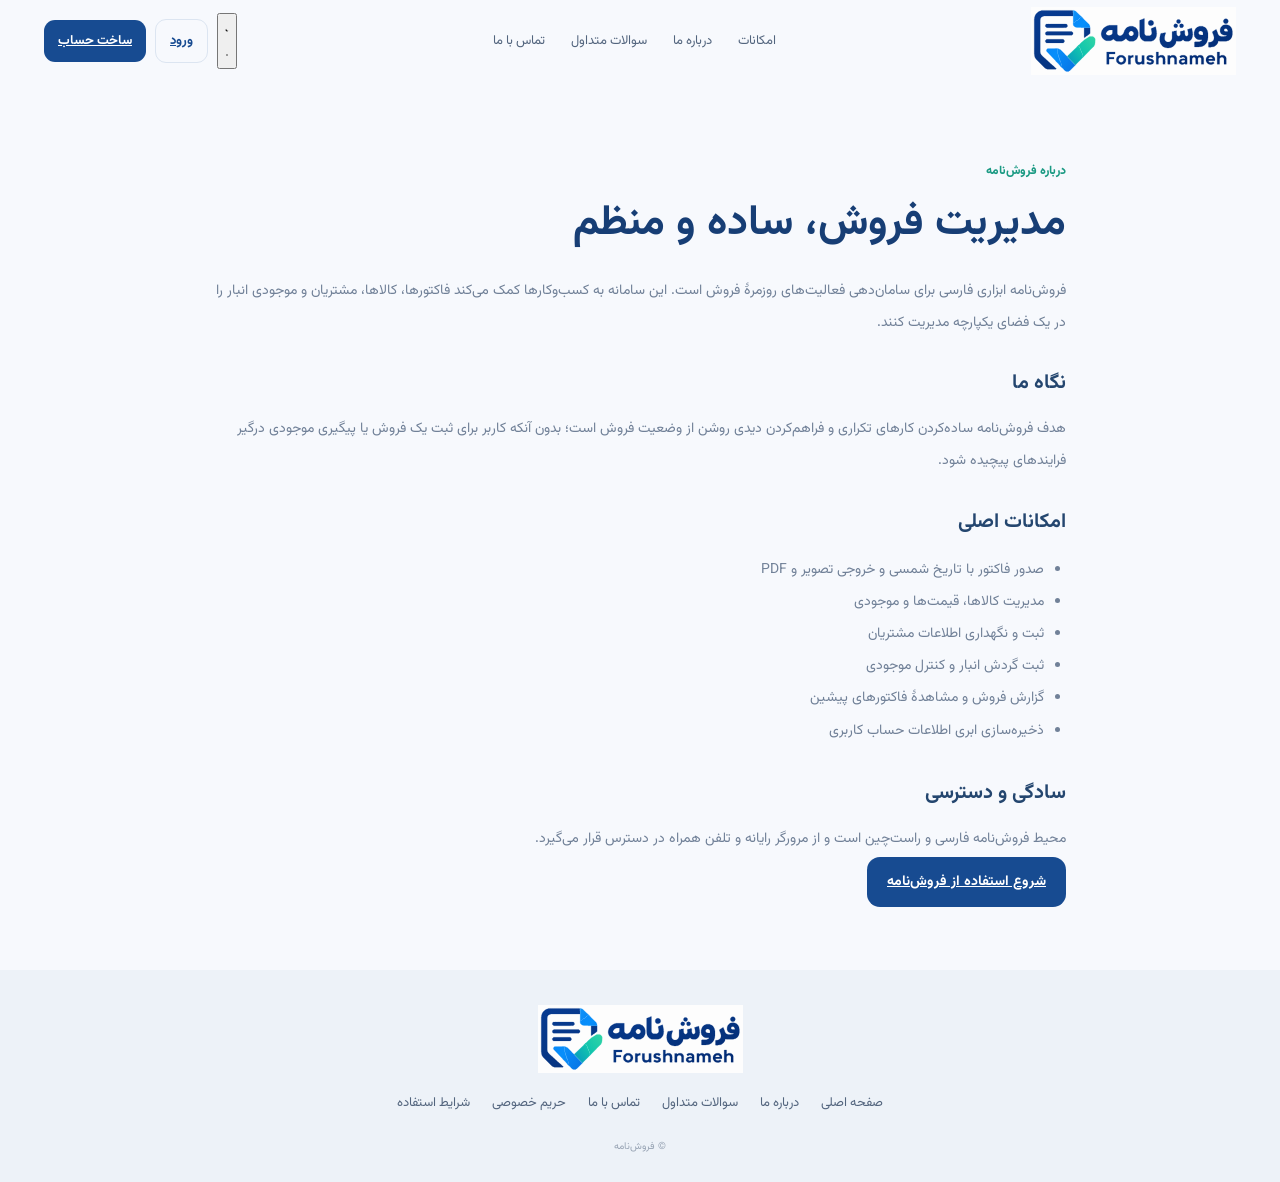
==== commit 23c4d3ca: "Set light theme default and add accessible theme toggle" ====
--- a/about.html
+++ b/about.html
@@ -2,9 +2,12 @@
 <script>
 (function(){
  try {
-  var mode=localStorage.getItem("forushnameh.theme")||"system";
-  var dark=mode==="dark"||(mode==="system"&&window.matchMedia&&window.matchMedia("(prefers-color-scheme: dark)").matches);
-  document.documentElement.dataset.theme=dark?"dark":"light";
+  var mode=localStorage.getItem("forushnameh.theme");
+  if(mode!=="dark"&&mode!=="light"){mode="light";localStorage.setItem("forushnameh.theme","light")}
+  document.documentElement.dataset.theme=mode;
  } catch(e) { document.documentElement.dataset.theme="light"; }
 })();
-</script><meta name="description" content="آشنایی با سامانه فارسی مدیریت فروش فروش‌نامه"><title>درباره ما | فروش‌نامه</title><link rel="stylesheet" href="styles.css"><link rel="icon" type="image/svg+xml" href="favicon.svg"><script defer src="site.js"></script></head><body><div class="public-site"><header class="public-header"><a class="public-brand" href="index.html" aria-label="صفحه اصلی فروش‌نامه"><img src="logo-forushnameh.svg" alt="فروش‌نامه"></a><button class="public-menu-toggle" id="publicMenuToggle" type="button" aria-expanded="false" aria-controls="publicNav" aria-label="باز کردن منو"><span></span><span></span><span></span></button><nav id="publicNav" class="public-nav"><a href="index.html#features">امکانات</a><a href="about.html">درباره ما</a><a href="faq.html">سوالات متداول</a><a href="contact.html">تماس با ما</a></nav><div class="public-header-actions"><a class="button button-ghost" href="index.html?auth=login">ورود</a><a class="button button-primary" href="index.html?auth=signup">ساخت حساب</a></div></header><main class="public-section standalone-page"><span class="public-kicker">درباره فروش‌نامه</span><h1>مدیریت فروش، ساده و منظم</h1><p>فروش‌نامه ابزاری فارسی برای سامان‌دهی فعالیت‌های روزمرهٔ فروش است. این سامانه به کسب‌وکارها کمک می‌کند فاکتورها، کالاها، مشتریان و موجودی انبار را در یک فضای یکپارچه مدیریت کنند.</p><h2>نگاه ما</h2><p>هدف فروش‌نامه ساده‌کردن کارهای تکراری و فراهم‌کردن دیدی روشن از وضعیت فروش است؛ بدون آنکه کاربر برای ثبت یک فروش یا پیگیری موجودی درگیر فرایندهای پیچیده شود.</p><h2>امکانات اصلی</h2><ul><li>صدور فاکتور با تاریخ شمسی و خروجی تصویر و PDF</li><li>مدیریت کالاها، قیمت‌ها و موجودی</li><li>ثبت و نگهداری اطلاعات مشتریان</li><li>ثبت گردش انبار و کنترل موجودی</li><li>گزارش فروش و مشاهدهٔ فاکتورهای پیشین</li><li>ذخیره‌سازی ابری اطلاعات حساب کاربری</li></ul><h2>سادگی و دسترسی</h2><p>محیط فروش‌نامه فارسی و راست‌چین است و از مرورگر رایانه و تلفن همراه در دسترس قرار می‌گیرد.</p><a class="button button-primary button-large" href="index.html?auth=signup">شروع استفاده از فروش‌نامه</a></main><footer class="public-footer"><a class="public-brand" href="index.html"><img src="logo-forushnameh.svg" alt="فروش‌نامه"></a><div><a href="index.html">صفحه اصلی</a><a href="about.html">درباره ما</a><a href="faq.html">سوالات متداول</a><a href="contact.html">تماس با ما</a><a href="privacy.html">حریم خصوصی</a><a href="terms.html">شرایط استفاده</a></div><small>© فروش‌نامه</small></footer></div></body></html>+</script><meta name="description" content="آشنایی با سامانه فارسی مدیریت فروش فروش‌نامه"><title>درباره ما | فروش‌نامه</title><link rel="stylesheet" href="styles.css?v=17"><link rel="icon" type="image/svg+xml" href="favicon.svg"><script defer src="site.js"></script></head><body><div class="public-site"><header class="public-header"><a class="public-brand" href="index.html" aria-label="صفحه اصلی فروش‌نامه"><img src="logo-forushnameh.svg" alt="فروش‌نامه"></a><button class="public-menu-toggle" id="publicMenuToggle" type="button" aria-expanded="false" aria-controls="publicNav" aria-label="باز کردن منو"><span></span><span></span><span></span></button><nav id="publicNav" class="public-nav"><a href="index.html#features">امکانات</a><a href="about.html">درباره ما</a><a href="faq.html">سوالات متداول</a><a href="contact.html">تماس با ما</a></nav><div class="public-header-actions"><button class="theme-toggle" type="button" data-theme-toggle aria-label="فعال‌سازی تم تاریک" aria-pressed="false" title="تغییر تم">
+<svg class="theme-icon theme-icon-moon" viewBox="0 0 24 24" aria-hidden="true"><path d="M20.2 15.1A8.5 8.5 0 0 1 8.9 3.8 8.7 8.7 0 1 0 20.2 15.1Z"/></svg>
+<svg class="theme-icon theme-icon-sun" viewBox="0 0 24 24" aria-hidden="true"><circle cx="12" cy="12" r="4"/><path d="M12 2v2m0 16v2M4.93 4.93l1.42 1.42m11.3 11.3 1.42 1.42M2 12h2m16 0h2M4.93 19.07l1.42-1.42m11.3-11.3 1.42-1.42"/></svg>
+</button><a class="button button-ghost" href="index.html?auth=login">ورود</a><a class="button button-primary" href="index.html?auth=signup">ساخت حساب</a></div></header><main class="public-section standalone-page"><span class="public-kicker">درباره فروش‌نامه</span><h1>مدیریت فروش، ساده و منظم</h1><p>فروش‌نامه ابزاری فارسی برای سامان‌دهی فعالیت‌های روزمرهٔ فروش است. این سامانه به کسب‌وکارها کمک می‌کند فاکتورها، کالاها، مشتریان و موجودی انبار را در یک فضای یکپارچه مدیریت کنند.</p><h2>نگاه ما</h2><p>هدف فروش‌نامه ساده‌کردن کارهای تکراری و فراهم‌کردن دیدی روشن از وضعیت فروش است؛ بدون آنکه کاربر برای ثبت یک فروش یا پیگیری موجودی درگیر فرایندهای پیچیده شود.</p><h2>امکانات اصلی</h2><ul><li>صدور فاکتور با تاریخ شمسی و خروجی تصویر و PDF</li><li>مدیریت کالاها، قیمت‌ها و موجودی</li><li>ثبت و نگهداری اطلاعات مشتریان</li><li>ثبت گردش انبار و کنترل موجودی</li><li>گزارش فروش و مشاهدهٔ فاکتورهای پیشین</li><li>ذخیره‌سازی ابری اطلاعات حساب کاربری</li></ul><h2>سادگی و دسترسی</h2><p>محیط فروش‌نامه فارسی و راست‌چین است و از مرورگر رایانه و تلفن همراه در دسترس قرار می‌گیرد.</p><a class="button button-primary button-large" href="index.html?auth=signup">شروع استفاده از فروش‌نامه</a></main><footer class="public-footer"><a class="public-brand" href="index.html"><img src="logo-forushnameh.svg" alt="فروش‌نامه"></a><div><a href="index.html">صفحه اصلی</a><a href="about.html">درباره ما</a><a href="faq.html">سوالات متداول</a><a href="contact.html">تماس با ما</a><a href="privacy.html">حریم خصوصی</a><a href="terms.html">شرایط استفاده</a></div><small>© فروش‌نامه</small></footer></div></body></html>
--- a/styles.css
+++ b/styles.css
@@ -370,3 +370,29 @@
 
 .install-app-button{white-space:nowrap}
 @media(max-width:600px){.install-app-button{font-size:10px;padding:7px 9px}}
+
+/* Consistent light/dark appearance for the public and legal pages. */
+html[data-theme="dark"] body.public-site{background:#101a2b;color:#e4ecf7}
+html[data-theme="dark"] .public-header{background:#18253a;border-bottom:1px solid #33435b}
+html[data-theme="dark"] .public-nav a,html[data-theme="dark"] .public-footer a,html[data-theme="dark"] .public-footer button{color:#b7c6da}
+html[data-theme="dark"] .public-hero h1,html[data-theme="dark"] .public-section-heading h2,
+html[data-theme="dark"] .about-section h2,html[data-theme="dark"] .contact-section h2,
+html[data-theme="dark"] .standalone-page h1,html[data-theme="dark"] .standalone-page h2{color:#dce9fb}
+html[data-theme="dark"] .public-hero-copy>p,html[data-theme="dark"] .public-section-heading p,
+html[data-theme="dark"] .about-section p,html[data-theme="dark"] .contact-section p,
+html[data-theme="dark"] .public-trust,html[data-theme="dark"] .standalone-page>p,
+html[data-theme="dark"] .standalone-page li,html[data-theme="dark"] .legal-copy p,
+html[data-theme="dark"] .public-footer p,html[data-theme="dark"] .public-footer small{color:#9eacc0}
+html[data-theme="dark"] .public-proof,html[data-theme="dark"] .legal-copy,
+html[data-theme="dark"] .standalone-faq details{background:#18253a;border-color:#33435b;color:#e4ecf7}
+html[data-theme="dark"] .public-proof strong,html[data-theme="dark"] .standalone-faq summary,
+html[data-theme="dark"] .contact-note strong{color:#dce9fb}
+html[data-theme="dark"] .public-proof span,html[data-theme="dark"] .standalone-faq details p,
+html[data-theme="dark"] .contact-note span{color:#9eacc0}
+html[data-theme="dark"] .contact-note{background:#22334d;border-color:#40516b}
+html[data-theme="dark"] .public-footer{background:#141f31;border-top:1px solid #33435b}
+html[data-theme="dark"] .public-menu-toggle{background:#22334d;border-color:#40516b}
+html[data-theme="dark"] .public-menu-toggle span{background:#dce9fb}
+html[data-theme="dark"] .public-nav a:hover{background:#293b55}
+html[data-theme="dark"] .public-nav{border-color:#33435b}
+html[data-theme="dark"] .public-proof div{border-color:#33435b}
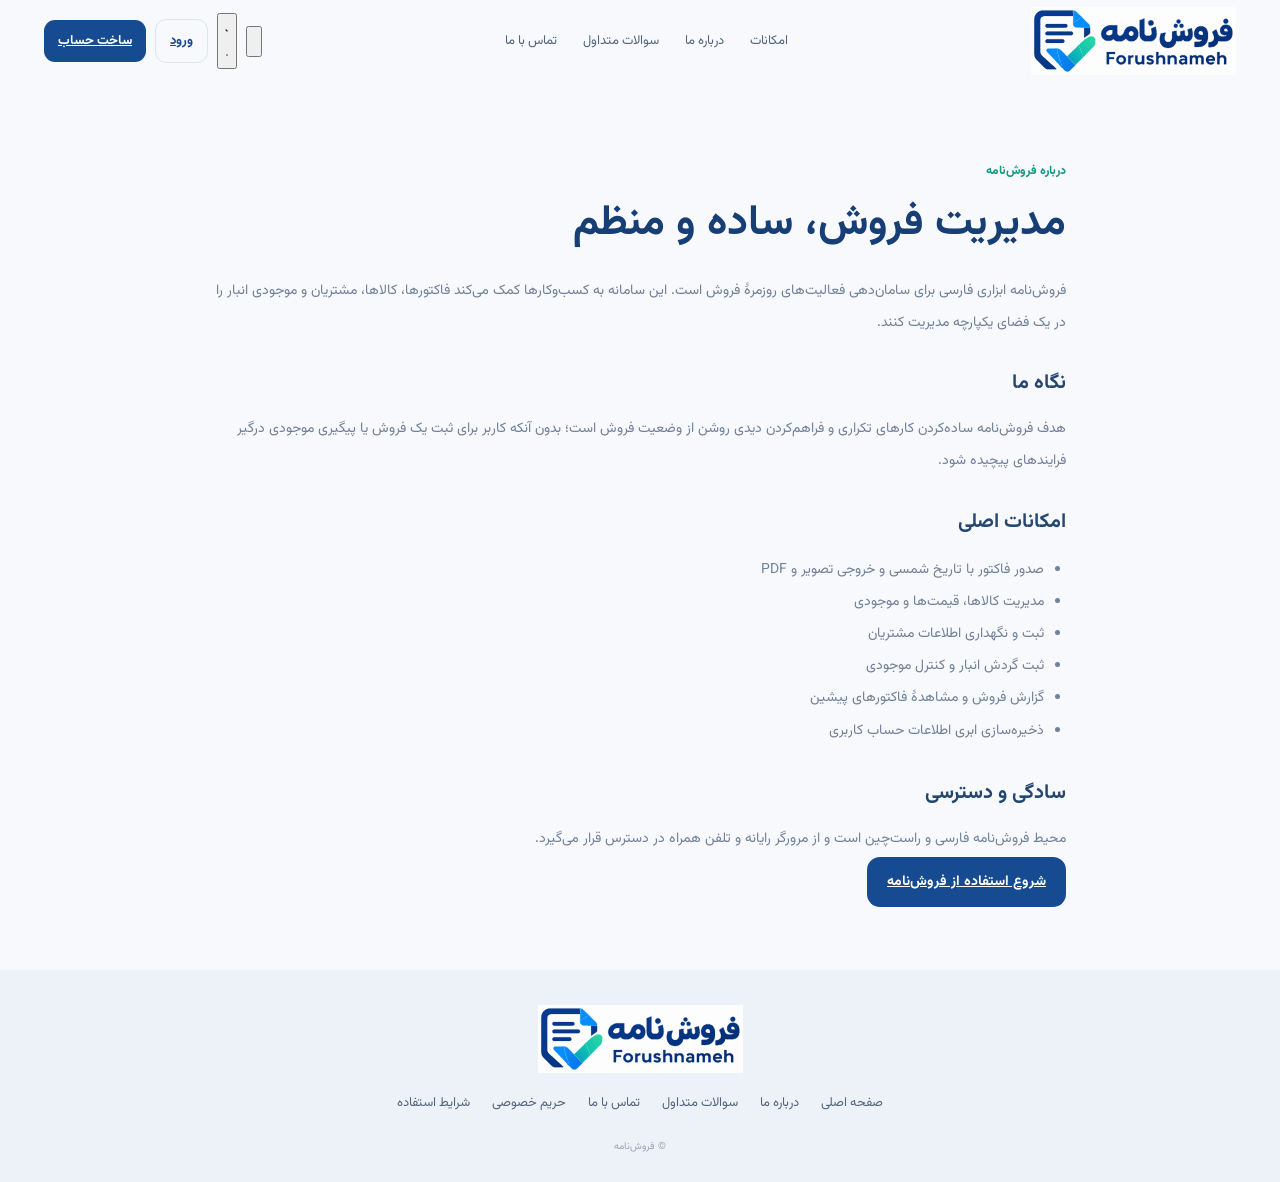
==== commit e2164cbd: "Add theme toggle to public pages" ====
--- a/about.html
+++ b/about.html
@@ -1,13 +1,5 @@
 <!doctype html><html lang="fa" dir="rtl"><head><meta charset="utf-8"><meta name="viewport" content="width=device-width,initial-scale=1">
-<script>
-(function(){
- try {
-  var mode=localStorage.getItem("forushnameh.theme");
-  if(mode!=="dark"&&mode!=="light"){mode="light";localStorage.setItem("forushnameh.theme","light")}
-  document.documentElement.dataset.theme=mode;
- } catch(e) { document.documentElement.dataset.theme="light"; }
-})();
-</script><meta name="description" content="آشنایی با سامانه فارسی مدیریت فروش فروش‌نامه"><title>درباره ما | فروش‌نامه</title><link rel="stylesheet" href="styles.css?v=17"><link rel="icon" type="image/svg+xml" href="favicon.svg"><script defer src="site.js"></script></head><body><div class="public-site"><header class="public-header"><a class="public-brand" href="index.html" aria-label="صفحه اصلی فروش‌نامه"><img src="logo-forushnameh.svg" alt="فروش‌نامه"></a><button class="public-menu-toggle" id="publicMenuToggle" type="button" aria-expanded="false" aria-controls="publicNav" aria-label="باز کردن منو"><span></span><span></span><span></span></button><nav id="publicNav" class="public-nav"><a href="index.html#features">امکانات</a><a href="about.html">درباره ما</a><a href="faq.html">سوالات متداول</a><a href="contact.html">تماس با ما</a></nav><div class="public-header-actions"><button class="theme-toggle" type="button" data-theme-toggle aria-label="فعال‌سازی تم تاریک" aria-pressed="false" title="تغییر تم">
+<script>(function(){try{var mode=localStorage.getItem("forushnameh.theme");if(mode!=="dark"&&mode!=="light"){mode="light";localStorage.setItem("forushnameh.theme","light")}document.documentElement.dataset.theme=mode}catch(e){document.documentElement.dataset.theme="light"}})();</script><meta name="description" content="آشنایی با سامانه فارسی مدیریت فروش فروش‌نامه"><title>درباره ما | فروش‌نامه</title><link rel="stylesheet" href="styles.css?v=17"><link rel="icon" type="image/svg+xml" href="favicon.svg"><script defer src="site.js"></script></head><body><div class="public-site"><header class="public-header"><a class="public-brand" href="index.html" aria-label="صفحه اصلی فروش‌نامه"><img src="logo-forushnameh.svg" alt="فروش‌نامه"></a><button class="public-menu-toggle" id="publicMenuToggle" type="button" aria-expanded="false" aria-controls="publicNav" aria-label="باز کردن منو"><span></span><span></span><span></span></button><nav id="publicNav" class="public-nav"><a href="index.html#features">امکانات</a><a href="about.html">درباره ما</a><a href="faq.html">سوالات متداول</a><a href="contact.html">تماس با ما</a></nav><div class="public-header-actions"><button class="theme-toggle" type="button" data-theme-toggle aria-label="فعال‌سازی تم تاریک" aria-pressed="false" title="تغییر تم"><svg class="theme-icon theme-icon-moon" viewBox="0 0 24 24" aria-hidden="true"><path d="M20.2 15.1A8.5 8.5 0 0 1 8.9 3.8 8.7 8.7 0 1 0 20.2 15.1Z"/></svg><svg class="theme-icon theme-icon-sun" viewBox="0 0 24 24" aria-hidden="true"><circle cx="12" cy="12" r="4"/><path d="M12 2v2m0 16v2M4.93 4.93l1.42 1.42m11.3 11.3 1.42 1.42M2 12h2m16 0h2M4.93 19.07l1.42-1.42m11.3-11.3 1.42-1.42"/></svg></button><button class="theme-toggle" type="button" data-theme-toggle aria-label="فعال‌سازی تم تاریک" aria-pressed="false" title="تغییر تم">
 <svg class="theme-icon theme-icon-moon" viewBox="0 0 24 24" aria-hidden="true"><path d="M20.2 15.1A8.5 8.5 0 0 1 8.9 3.8 8.7 8.7 0 1 0 20.2 15.1Z"/></svg>
 <svg class="theme-icon theme-icon-sun" viewBox="0 0 24 24" aria-hidden="true"><circle cx="12" cy="12" r="4"/><path d="M12 2v2m0 16v2M4.93 4.93l1.42 1.42m11.3 11.3 1.42 1.42M2 12h2m16 0h2M4.93 19.07l1.42-1.42m11.3-11.3 1.42-1.42"/></svg>
 </button><a class="button button-ghost" href="index.html?auth=login">ورود</a><a class="button button-primary" href="index.html?auth=signup">ساخت حساب</a></div></header><main class="public-section standalone-page"><span class="public-kicker">درباره فروش‌نامه</span><h1>مدیریت فروش، ساده و منظم</h1><p>فروش‌نامه ابزاری فارسی برای سامان‌دهی فعالیت‌های روزمرهٔ فروش است. این سامانه به کسب‌وکارها کمک می‌کند فاکتورها، کالاها، مشتریان و موجودی انبار را در یک فضای یکپارچه مدیریت کنند.</p><h2>نگاه ما</h2><p>هدف فروش‌نامه ساده‌کردن کارهای تکراری و فراهم‌کردن دیدی روشن از وضعیت فروش است؛ بدون آنکه کاربر برای ثبت یک فروش یا پیگیری موجودی درگیر فرایندهای پیچیده شود.</p><h2>امکانات اصلی</h2><ul><li>صدور فاکتور با تاریخ شمسی و خروجی تصویر و PDF</li><li>مدیریت کالاها، قیمت‌ها و موجودی</li><li>ثبت و نگهداری اطلاعات مشتریان</li><li>ثبت گردش انبار و کنترل موجودی</li><li>گزارش فروش و مشاهدهٔ فاکتورهای پیشین</li><li>ذخیره‌سازی ابری اطلاعات حساب کاربری</li></ul><h2>سادگی و دسترسی</h2><p>محیط فروش‌نامه فارسی و راست‌چین است و از مرورگر رایانه و تلفن همراه در دسترس قرار می‌گیرد.</p><a class="button button-primary button-large" href="index.html?auth=signup">شروع استفاده از فروش‌نامه</a></main><footer class="public-footer"><a class="public-brand" href="index.html"><img src="logo-forushnameh.svg" alt="فروش‌نامه"></a><div><a href="index.html">صفحه اصلی</a><a href="about.html">درباره ما</a><a href="faq.html">سوالات متداول</a><a href="contact.html">تماس با ما</a><a href="privacy.html">حریم خصوصی</a><a href="terms.html">شرایط استفاده</a></div><small>© فروش‌نامه</small></footer></div></body></html>
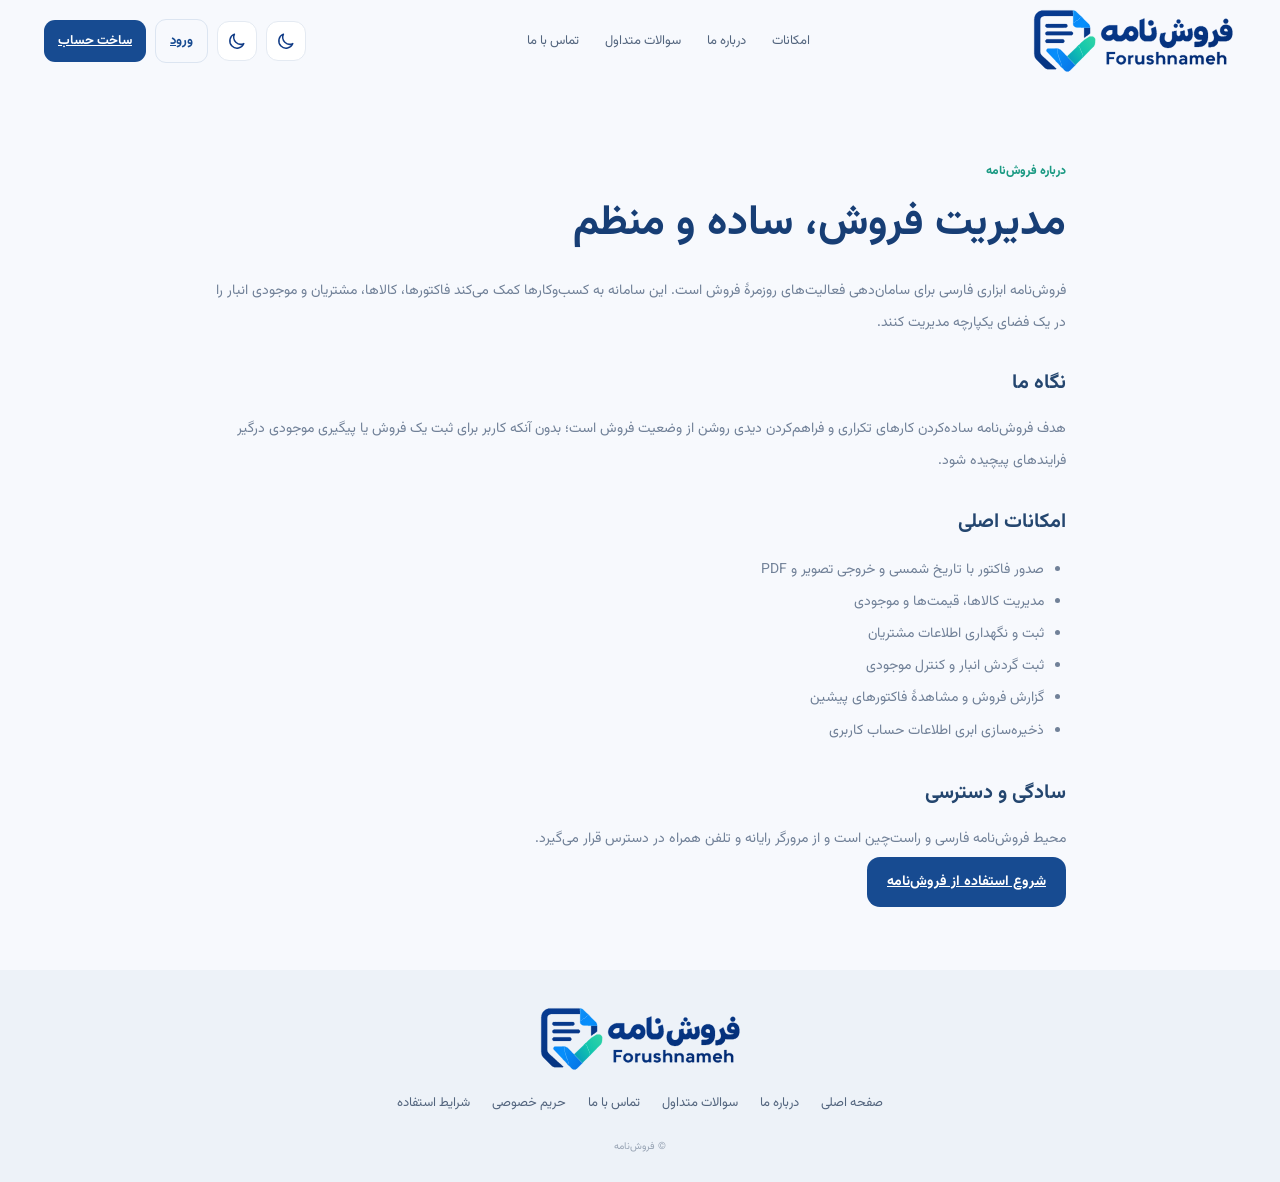
==== commit 017fc6b7: "Align version and browser theme metadata" ====
--- a/about.html
+++ b/about.html
@@ -1,4 +1,4 @@
-<!doctype html><html lang="fa" dir="rtl"><head><meta charset="utf-8"><meta name="viewport" content="width=device-width,initial-scale=1">
+<!doctype html><html lang="fa" dir="rtl"><head><meta charset="utf-8"><meta name="viewport" content="width=device-width,initial-scale=1"><meta name="theme-color" content="#103b86">
 <script>(function(){try{var mode=localStorage.getItem("forushnameh.theme");if(mode!=="dark"&&mode!=="light"){mode="light";localStorage.setItem("forushnameh.theme","light")}document.documentElement.dataset.theme=mode}catch(e){document.documentElement.dataset.theme="light"}})();</script><meta name="description" content="آشنایی با سامانه فارسی مدیریت فروش فروش‌نامه"><title>درباره ما | فروش‌نامه</title><link rel="stylesheet" href="styles.css?v=17"><link rel="icon" type="image/svg+xml" href="favicon.svg"><script defer src="site.js"></script></head><body><div class="public-site"><header class="public-header"><a class="public-brand" href="index.html" aria-label="صفحه اصلی فروش‌نامه"><img src="logo-forushnameh.svg" alt="فروش‌نامه"></a><button class="public-menu-toggle" id="publicMenuToggle" type="button" aria-expanded="false" aria-controls="publicNav" aria-label="باز کردن منو"><span></span><span></span><span></span></button><nav id="publicNav" class="public-nav"><a href="index.html#features">امکانات</a><a href="about.html">درباره ما</a><a href="faq.html">سوالات متداول</a><a href="contact.html">تماس با ما</a></nav><div class="public-header-actions"><button class="theme-toggle" type="button" data-theme-toggle aria-label="فعال‌سازی تم تاریک" aria-pressed="false" title="تغییر تم"><svg class="theme-icon theme-icon-moon" viewBox="0 0 24 24" aria-hidden="true"><path d="M20.2 15.1A8.5 8.5 0 0 1 8.9 3.8 8.7 8.7 0 1 0 20.2 15.1Z"/></svg><svg class="theme-icon theme-icon-sun" viewBox="0 0 24 24" aria-hidden="true"><circle cx="12" cy="12" r="4"/><path d="M12 2v2m0 16v2M4.93 4.93l1.42 1.42m11.3 11.3 1.42 1.42M2 12h2m16 0h2M4.93 19.07l1.42-1.42m11.3-11.3 1.42-1.42"/></svg></button><button class="theme-toggle" type="button" data-theme-toggle aria-label="فعال‌سازی تم تاریک" aria-pressed="false" title="تغییر تم">
 <svg class="theme-icon theme-icon-moon" viewBox="0 0 24 24" aria-hidden="true"><path d="M20.2 15.1A8.5 8.5 0 0 1 8.9 3.8 8.7 8.7 0 1 0 20.2 15.1Z"/></svg>
 <svg class="theme-icon theme-icon-sun" viewBox="0 0 24 24" aria-hidden="true"><circle cx="12" cy="12" r="4"/><path d="M12 2v2m0 16v2M4.93 4.93l1.42 1.42m11.3 11.3 1.42 1.42M2 12h2m16 0h2M4.93 19.07l1.42-1.42m11.3-11.3 1.42-1.42"/></svg>
--- a/styles.css
+++ b/styles.css
@@ -396,3 +396,78 @@
 html[data-theme="dark"] .public-nav a:hover{background:#293b55}
 html[data-theme="dark"] .public-nav{border-color:#33435b}
 html[data-theme="dark"] .public-proof div{border-color:#33435b}
+
+/* Theme and header polish v17 */
+.theme-toggle{width:40px;height:40px;flex:0 0 40px;display:inline-grid;place-items:center;padding:0;border:1px solid var(--line);border-radius:12px;background:var(--surface,#fff);color:var(--blue,#174b91);cursor:pointer;transition:background .18s,border-color .18s,transform .18s}
+.theme-toggle:hover{background:var(--surface-soft,#f4f7fb);transform:translateY(-1px)}
+.theme-toggle:focus-visible{outline:3px solid var(--focus,#75a7ec);outline-offset:3px}
+.theme-icon{width:20px;height:20px;fill:none;stroke:currentColor;stroke-width:1.8;stroke-linecap:round;stroke-linejoin:round}
+.theme-icon-sun{display:none}
+html[data-theme="dark"] .theme-icon-moon{display:none}
+html[data-theme="dark"] .theme-icon-sun{display:block}
+#appTopbar{direction:rtl;justify-content:space-between}
+#appTopbar .brand-lockup{flex:0 0 auto;margin-left:0}
+#appTopbar .topbar-actions{margin-right:auto;justify-content:flex-start;min-width:0}
+.brand-logo{background:transparent}
+
+html[data-theme="dark"]{color-scheme:dark;--ink:#e8eef8;--muted:#aab8cc;--line:#35465f;--surface:#19283e;--surface-soft:#21324b;--surface-raised:#263954;--panel:#19283e;--blue:#8dbaff;--blue2:#a7caff;--focus:#91bdff}
+html[data-theme="dark"] body,html[data-theme="dark"] body.public-site{background:#101a2b;color:var(--ink)}
+html[data-theme="dark"] .topbar,html[data-theme="dark"] .main-nav,html[data-theme="dark"] .panel,html[data-theme="dark"] .report-stat,html[data-theme="dark"] .report-inner,html[data-theme="dark"] .management-form,html[data-theme="dark"] .invoice-filters,html[data-theme="dark"] .saved-invoice,html[data-theme="dark"] .record-row,html[data-theme="dark"] .item-editor,html[data-theme="dark"] .stat-card:not(.stat-sales),html[data-theme="dark"] .quick-actions button{background:var(--surface);border-color:var(--line);color:var(--ink)}
+html[data-theme="dark"] .topbar{box-shadow:0 2px 14px #0005}
+html[data-theme="dark"] .account-email{color:#d3deed}
+html[data-theme="dark"] .nav-item{color:#c0cee0}
+html[data-theme="dark"] .nav-item:hover{background:#2b405e;color:#fff}
+html[data-theme="dark"] .nav-item.active{background:#24569a;color:#fff}
+html[data-theme="dark"] h1,html[data-theme="dark"] h2,html[data-theme="dark"] h3,html[data-theme="dark"] h4,html[data-theme="dark"] .view-heading h2,html[data-theme="dark"] .intro h1,html[data-theme="dark"] .section-heading h2,html[data-theme="dark"] .report-stat strong,html[data-theme="dark"] .record-main strong,html[data-theme="dark"] .saved-invoice-info strong,html[data-theme="dark"] .report-inner h3{color:#e5eefb}
+html[data-theme="dark"] p,html[data-theme="dark"] label,html[data-theme="dark"] .helper,html[data-theme="dark"] .muted,html[data-theme="dark"] .intro-text,html[data-theme="dark"] .view-heading p,html[data-theme="dark"] .section-heading p,html[data-theme="dark"] .site-footer,html[data-theme="dark"] .stat-card small,html[data-theme="dark"] .saved-invoice-info span,html[data-theme="dark"] .record-main span,html[data-theme="dark"] .report-bar-item strong,html[data-theme="dark"] .report-bar-item small,html[data-theme="dark"] .report-list-row strong,html[data-theme="dark"] .report-list-row strong small,html[data-theme="dark"] .report-list-row b,html[data-theme="dark"] .volume-item strong,html[data-theme="dark"] .volume-item small,html[data-theme="dark"] .share-legend>div,html[data-theme="dark"] .invoice-meta span,html[data-theme="dark"] .small-label,html[data-theme="dark"] .invoice-notes p,html[data-theme="dark"] .invoice-footer{color:#aab8cc}
+html[data-theme="dark"] input,html[data-theme="dark"] textarea,html[data-theme="dark"] select{background:#111e31;border-color:#435873;color:#e8eef8;color-scheme:dark}
+html[data-theme="dark"] input::placeholder,html[data-theme="dark"] textarea::placeholder{color:#91a2ba}
+html[data-theme="dark"] .button-light{background:#263a57;color:#e1ebfa;border-color:#435873}
+html[data-theme="dark"] .button-outline{background:#1b2a40;color:#e1ebfa;border-color:#526780}
+html[data-theme="dark"] .button-ghost{color:#c4dcff;border-color:#435873}
+html[data-theme="dark"] .button-danger{background:#482c38;color:#ffc5c5;border-color:#704454}
+html[data-theme="dark"] .step-number,html[data-theme="dark"] .stat-icon{background:#263b59;color:#c2dcff}
+html[data-theme="dark"] .quick-actions button{background:#1b2b42;color:#d9e6f7;border-color:#40536e}
+html[data-theme="dark"] .privacy-note{background:#3a3022;border-color:#69543a;color:#f0d3a5}
+html[data-theme="dark"] .low-stock{color:#ffc16c}
+html[data-theme="dark"] .report-volume-chart .volume-track,html[data-theme="dark"] .report-bar-track,html[data-theme="dark"] .volume-track{background:#293b55}
+html[data-theme="dark"] .share-ring:before{background:#19283e}
+html[data-theme="dark"] .share-ring span{color:#e8eef8}
+html[data-theme="dark"] .auth-screen{background:#0b1422ef}
+html[data-theme="dark"] .auth-card{background:#19283e;border-color:#35465f;color:#e8eef8}
+html[data-theme="dark"] .auth-card h1,html[data-theme="dark"] .auth-description,html[data-theme="dark"] .auth-card label{color:#e8eef8}
+html[data-theme="dark"] .auth-security-note{background:#263954;color:#c0cee0;border-color:#435873}
+html[data-theme="dark"] .auth-close{background:#263954;color:#e1ebfa}
+html[data-theme="dark"] .password-strength-track{background:#34465f}
+html[data-theme="dark"] .public-header{background:#18253a;border-bottom:1px solid #35465f}
+html[data-theme="dark"] .public-nav a,html[data-theme="dark"] .public-footer a,html[data-theme="dark"] .public-footer button{color:#c0cee0}
+html[data-theme="dark"] .public-hero h1,html[data-theme="dark"] .public-section-heading h2,html[data-theme="dark"] .about-section h2,html[data-theme="dark"] .contact-section h2,html[data-theme="dark"] .standalone-page h1,html[data-theme="dark"] .standalone-page h2,html[data-theme="dark"] .feature-card h3,html[data-theme="dark"] .faq-grid summary,html[data-theme="dark"] .standalone-faq summary{color:#e0ebfb}
+html[data-theme="dark"] .public-hero-copy>p,html[data-theme="dark"] .public-section-heading p,html[data-theme="dark"] .about-section p,html[data-theme="dark"] .contact-section p,html[data-theme="dark"] .public-trust,html[data-theme="dark"] .standalone-page>p,html[data-theme="dark"] .standalone-page li,html[data-theme="dark"] .legal-copy p,html[data-theme="dark"] .public-footer p,html[data-theme="dark"] .public-footer small,html[data-theme="dark"] .feature-card p,html[data-theme="dark"] .faq-grid details p{color:#aab8cc}
+html[data-theme="dark"] .public-proof,html[data-theme="dark"] .legal-copy,html[data-theme="dark"] .standalone-faq details,html[data-theme="dark"] .faq-grid details,html[data-theme="dark"] .feature-card,html[data-theme="dark"] .hero-window,html[data-theme="dark"] .hero-floating-card{background:#19283e;border-color:#35465f;color:#e8eef8}
+html[data-theme="dark"] .public-proof strong,html[data-theme="dark"] .contact-note strong,html[data-theme="dark"] .hero-mini-grid b,html[data-theme="dark"] .hero-invoice-row b{color:#dce9fb}
+html[data-theme="dark"] .public-proof span,html[data-theme="dark"] .contact-note span,html[data-theme="dark"] .hero-window-head b,html[data-theme="dark"] .hero-mini-grid small,html[data-theme="dark"] .hero-invoice-row{color:#aab8cc}
+html[data-theme="dark"] .hero-window-head,html[data-theme="dark"] .hero-mini-grid div{background:#22334d;border-color:#35465f}
+html[data-theme="dark"] .hero-invoice-row{border-color:#35465f}
+html[data-theme="dark"] .contact-note{background:#22334d;border-color:#405873}
+html[data-theme="dark"] .public-footer{background:#141f31;border-top:1px solid #35465f}
+html[data-theme="dark"] .public-menu-toggle{background:#22334d;border-color:#405873}
+html[data-theme="dark"] .public-menu-toggle span{background:#e1ebfa}
+html[data-theme="dark"] .public-nav a:hover{background:#293b55}
+html[data-theme="dark"] .public-nav,html[data-theme="dark"] .public-proof div{border-color:#35465f}
+html[data-theme="dark"] .legal-summary{background:#19283e;border-color:#35465f}
+html[data-theme="dark"] .legal-summary p{color:#aab8cc}
+html[data-theme="dark"] .auth-status.error{color:#ff9b9b}
+html[data-theme="dark"] .stat-sales{background:linear-gradient(145deg,#174b91,#2464b4);color:#fff}
+html[data-theme="dark"] .invoice,html[data-theme="dark"] #invoicePreview{background:#fff!important;color:#25342d!important;color-scheme:light}
+html[data-theme="dark"] .invoice-top h2,html[data-theme="dark"] .grand-total{color:#174b91!important}
+html[data-theme="dark"] .invoice-table th,html[data-theme="dark"] .customer-block{background:#f2f7fd!important;color:#718096!important}
+@media(max-width:760px){#appTopbar{height:auto;min-height:68px;padding:9px 14px;gap:10px}#appTopbar .brand-logo{width:150px;height:auto;max-height:48px}#appTopbar .topbar-actions{flex-wrap:wrap;gap:7px}.account-email{max-width:145px}}
+@media(max-width:430px){#appTopbar .brand-logo{width:118px}.theme-toggle{width:36px;height:36px;flex-basis:36px}.account-email{max-width:110px}.signout-button{padding:7px 9px;font-size:11px}}
+
+/* Invoice preview remains a clean, high-contrast print surface in every theme. */
+html[data-theme="dark"] .invoice p,html[data-theme="dark"] .invoice span,
+html[data-theme="dark"] .invoice small,html[data-theme="dark"] .invoice td,
+html[data-theme="dark"] .invoice label,html[data-theme="dark"] .invoice-footer{color:#52616f!important}
+html[data-theme="dark"] .invoice h1,html[data-theme="dark"] .invoice h3,
+html[data-theme="dark"] .invoice strong,html[data-theme="dark"] .invoice b{color:#25342d}
+html[data-theme="dark"] .invoice .invoice-top h2,html[data-theme="dark"] .invoice .grand-total{color:#174b91!important}
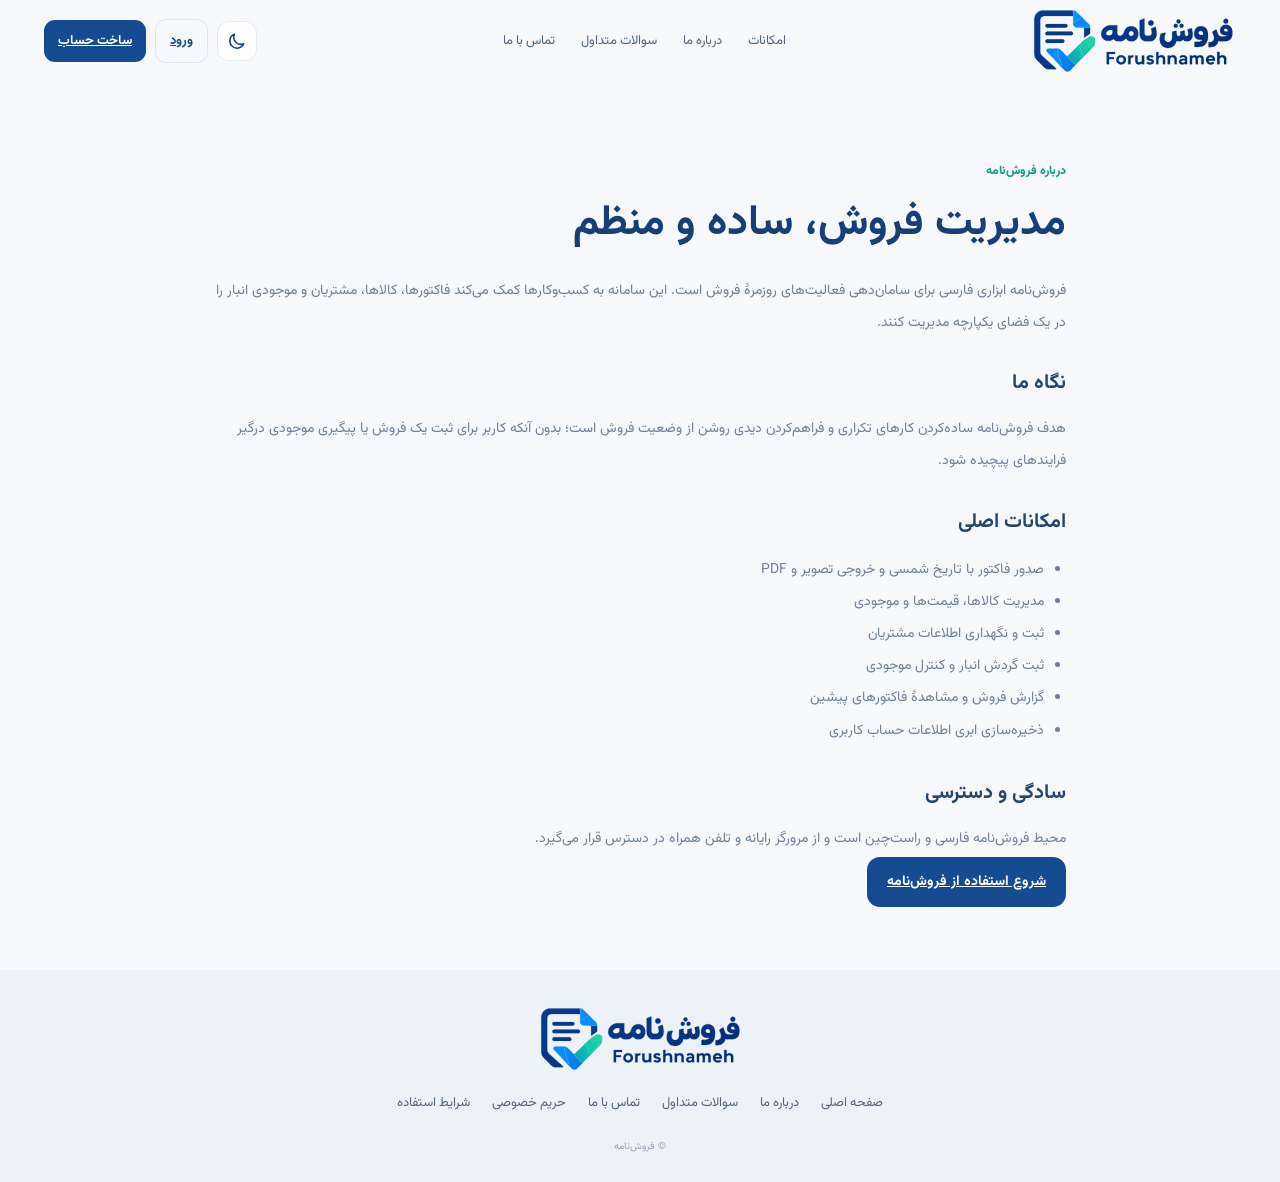
==== commit 0dbf5482: "Remove duplicate public theme toggle" ====
--- a/about.html
+++ b/about.html
@@ -1,5 +1,2 @@
 <!doctype html><html lang="fa" dir="rtl"><head><meta charset="utf-8"><meta name="viewport" content="width=device-width,initial-scale=1"><meta name="theme-color" content="#103b86">
-<script>(function(){try{var mode=localStorage.getItem("forushnameh.theme");if(mode!=="dark"&&mode!=="light"){mode="light";localStorage.setItem("forushnameh.theme","light")}document.documentElement.dataset.theme=mode}catch(e){document.documentElement.dataset.theme="light"}})();</script><meta name="description" content="آشنایی با سامانه فارسی مدیریت فروش فروش‌نامه"><title>درباره ما | فروش‌نامه</title><link rel="stylesheet" href="styles.css?v=17"><link rel="icon" type="image/svg+xml" href="favicon.svg"><script defer src="site.js"></script></head><body><div class="public-site"><header class="public-header"><a class="public-brand" href="index.html" aria-label="صفحه اصلی فروش‌نامه"><img src="logo-forushnameh.svg" alt="فروش‌نامه"></a><button class="public-menu-toggle" id="publicMenuToggle" type="button" aria-expanded="false" aria-controls="publicNav" aria-label="باز کردن منو"><span></span><span></span><span></span></button><nav id="publicNav" class="public-nav"><a href="index.html#features">امکانات</a><a href="about.html">درباره ما</a><a href="faq.html">سوالات متداول</a><a href="contact.html">تماس با ما</a></nav><div class="public-header-actions"><button class="theme-toggle" type="button" data-theme-toggle aria-label="فعال‌سازی تم تاریک" aria-pressed="false" title="تغییر تم"><svg class="theme-icon theme-icon-moon" viewBox="0 0 24 24" aria-hidden="true"><path d="M20.2 15.1A8.5 8.5 0 0 1 8.9 3.8 8.7 8.7 0 1 0 20.2 15.1Z"/></svg><svg class="theme-icon theme-icon-sun" viewBox="0 0 24 24" aria-hidden="true"><circle cx="12" cy="12" r="4"/><path d="M12 2v2m0 16v2M4.93 4.93l1.42 1.42m11.3 11.3 1.42 1.42M2 12h2m16 0h2M4.93 19.07l1.42-1.42m11.3-11.3 1.42-1.42"/></svg></button><button class="theme-toggle" type="button" data-theme-toggle aria-label="فعال‌سازی تم تاریک" aria-pressed="false" title="تغییر تم">
-<svg class="theme-icon theme-icon-moon" viewBox="0 0 24 24" aria-hidden="true"><path d="M20.2 15.1A8.5 8.5 0 0 1 8.9 3.8 8.7 8.7 0 1 0 20.2 15.1Z"/></svg>
-<svg class="theme-icon theme-icon-sun" viewBox="0 0 24 24" aria-hidden="true"><circle cx="12" cy="12" r="4"/><path d="M12 2v2m0 16v2M4.93 4.93l1.42 1.42m11.3 11.3 1.42 1.42M2 12h2m16 0h2M4.93 19.07l1.42-1.42m11.3-11.3 1.42-1.42"/></svg>
-</button><a class="button button-ghost" href="index.html?auth=login">ورود</a><a class="button button-primary" href="index.html?auth=signup">ساخت حساب</a></div></header><main class="public-section standalone-page"><span class="public-kicker">درباره فروش‌نامه</span><h1>مدیریت فروش، ساده و منظم</h1><p>فروش‌نامه ابزاری فارسی برای سامان‌دهی فعالیت‌های روزمرهٔ فروش است. این سامانه به کسب‌وکارها کمک می‌کند فاکتورها، کالاها، مشتریان و موجودی انبار را در یک فضای یکپارچه مدیریت کنند.</p><h2>نگاه ما</h2><p>هدف فروش‌نامه ساده‌کردن کارهای تکراری و فراهم‌کردن دیدی روشن از وضعیت فروش است؛ بدون آنکه کاربر برای ثبت یک فروش یا پیگیری موجودی درگیر فرایندهای پیچیده شود.</p><h2>امکانات اصلی</h2><ul><li>صدور فاکتور با تاریخ شمسی و خروجی تصویر و PDF</li><li>مدیریت کالاها، قیمت‌ها و موجودی</li><li>ثبت و نگهداری اطلاعات مشتریان</li><li>ثبت گردش انبار و کنترل موجودی</li><li>گزارش فروش و مشاهدهٔ فاکتورهای پیشین</li><li>ذخیره‌سازی ابری اطلاعات حساب کاربری</li></ul><h2>سادگی و دسترسی</h2><p>محیط فروش‌نامه فارسی و راست‌چین است و از مرورگر رایانه و تلفن همراه در دسترس قرار می‌گیرد.</p><a class="button button-primary button-large" href="index.html?auth=signup">شروع استفاده از فروش‌نامه</a></main><footer class="public-footer"><a class="public-brand" href="index.html"><img src="logo-forushnameh.svg" alt="فروش‌نامه"></a><div><a href="index.html">صفحه اصلی</a><a href="about.html">درباره ما</a><a href="faq.html">سوالات متداول</a><a href="contact.html">تماس با ما</a><a href="privacy.html">حریم خصوصی</a><a href="terms.html">شرایط استفاده</a></div><small>© فروش‌نامه</small></footer></div></body></html>+<script>(function(){try{var mode=localStorage.getItem("forushnameh.theme");if(mode!=="dark"&&mode!=="light"){mode="light";localStorage.setItem("forushnameh.theme","light")}document.documentElement.dataset.theme=mode}catch(e){document.documentElement.dataset.theme="light"}})();</script><meta name="description" content="آشنایی با سامانه فارسی مدیریت فروش فروش‌نامه"><title>درباره ما | فروش‌نامه</title><link rel="stylesheet" href="styles.css?v=20"><link rel="icon" type="image/svg+xml" href="favicon.svg"><script defer src="site.js?v=2"></script></head><body><div class="public-site"><header class="public-header"><a class="public-brand" href="index.html" aria-label="صفحه اصلی فروش‌نامه"><img src="logo-forushnameh.svg" alt="فروش‌نامه"></a><button class="public-menu-toggle" id="publicMenuToggle" type="button" aria-expanded="false" aria-controls="publicNav" aria-label="باز کردن منو"><span></span><span></span><span></span></button><nav id="publicNav" class="public-nav"><a href="index.html#features">امکانات</a><a href="about.html">درباره ما</a><a href="faq.html">سوالات متداول</a><a href="contact.html">تماس با ما</a></nav><div class="public-header-actions"><button class="theme-toggle" type="button" data-theme-toggle aria-label="فعال‌سازی تم تاریک" aria-pressed="false" title="تغییر تم"><svg class="theme-icon theme-icon-moon" viewBox="0 0 24 24" aria-hidden="true"><path d="M20.2 15.1A8.5 8.5 0 0 1 8.9 3.8 8.7 8.7 0 1 0 20.2 15.1Z"/></svg><svg class="theme-icon theme-icon-sun" viewBox="0 0 24 24" aria-hidden="true"><circle cx="12" cy="12" r="4"/><path d="M12 2v2m0 16v2M4.93 4.93l1.42 1.42m11.3 11.3 1.42 1.42M2 12h2m16 0h2M4.93 19.07l1.42-1.42m11.3-11.3 1.42-1.42"/></svg></button><a class="button button-ghost" href="index.html?auth=login">ورود</a><a class="button button-primary" href="index.html?auth=signup">ساخت حساب</a></div></header><main class="public-section standalone-page"><span class="public-kicker">درباره فروش‌نامه</span><h1>مدیریت فروش، ساده و منظم</h1><p>فروش‌نامه ابزاری فارسی برای سامان‌دهی فعالیت‌های روزمرهٔ فروش است. این سامانه به کسب‌وکارها کمک می‌کند فاکتورها، کالاها، مشتریان و موجودی انبار را در یک فضای یکپارچه مدیریت کنند.</p><h2>نگاه ما</h2><p>هدف فروش‌نامه ساده‌کردن کارهای تکراری و فراهم‌کردن دیدی روشن از وضعیت فروش است؛ بدون آنکه کاربر برای ثبت یک فروش یا پیگیری موجودی درگیر فرایندهای پیچیده شود.</p><h2>امکانات اصلی</h2><ul><li>صدور فاکتور با تاریخ شمسی و خروجی تصویر و PDF</li><li>مدیریت کالاها، قیمت‌ها و موجودی</li><li>ثبت و نگهداری اطلاعات مشتریان</li><li>ثبت گردش انبار و کنترل موجودی</li><li>گزارش فروش و مشاهدهٔ فاکتورهای پیشین</li><li>ذخیره‌سازی ابری اطلاعات حساب کاربری</li></ul><h2>سادگی و دسترسی</h2><p>محیط فروش‌نامه فارسی و راست‌چین است و از مرورگر رایانه و تلفن همراه در دسترس قرار می‌گیرد.</p><a class="button button-primary button-large" href="index.html?auth=signup">شروع استفاده از فروش‌نامه</a></main><footer class="public-footer"><a class="public-brand" href="index.html"><img src="logo-forushnameh.svg" alt="فروش‌نامه"></a><div><a href="index.html">صفحه اصلی</a><a href="about.html">درباره ما</a><a href="faq.html">سوالات متداول</a><a href="contact.html">تماس با ما</a><a href="privacy.html">حریم خصوصی</a><a href="terms.html">شرایط استفاده</a></div><small>© فروش‌نامه</small></footer></div></body></html>
--- a/styles.css
+++ b/styles.css
@@ -471,3 +471,147 @@
 html[data-theme="dark"] .invoice h1,html[data-theme="dark"] .invoice h3,
 html[data-theme="dark"] .invoice strong,html[data-theme="dark"] .invoice b{color:#25342d}
 html[data-theme="dark"] .invoice .invoice-top h2,html[data-theme="dark"] .invoice .grand-total{color:#174b91!important}
+
+/* v12: Complete dark palette for the public landing and information pages.
+   The public pages are wrapped in .public-site; they are not body.public-site. */
+html[data-theme="dark"] .public-site{
+  --public-bg:#101a2b;--public-panel:#19283e;--public-panel-soft:#22344d;
+  --public-border:#354963;--public-text:#e7eef9;--public-muted:#adbbce;
+  background:var(--public-bg)!important;color:var(--public-text)!important;
+}
+html[data-theme="dark"] .public-site .public-header{
+  background:#18263b;border-bottom:1px solid #354963;
+}
+html[data-theme="dark"] .public-site .public-nav a,
+html[data-theme="dark"] .public-site .public-footer a,
+html[data-theme="dark"] .public-site .public-footer button{color:#c4d1e2}
+html[data-theme="dark"] .public-site .public-nav a:hover{background:#2a3e59;color:#fff}
+html[data-theme="dark"] .public-site .public-menu-toggle{background:#223650;border-color:#49617d}
+html[data-theme="dark"] .public-site .public-menu-toggle span{background:#e5eefb}
+html[data-theme="dark"] .public-site .public-hero h1,
+html[data-theme="dark"] .public-site .public-section-heading h2,
+html[data-theme="dark"] .public-site .about-section h2,
+html[data-theme="dark"] .public-site .contact-section h2,
+html[data-theme="dark"] .public-site .standalone-page h1,
+html[data-theme="dark"] .public-site .standalone-page h2{color:#e6effc}
+html[data-theme="dark"] .public-site .public-hero h1 em{color:#65d8c0}
+html[data-theme="dark"] .public-site .public-kicker{color:#72ddc7}
+html[data-theme="dark"] .public-site .public-hero-copy>p,
+html[data-theme="dark"] .public-site .public-trust,
+html[data-theme="dark"] .public-site .public-section-heading p,
+html[data-theme="dark"] .public-site .about-section p,
+html[data-theme="dark"] .public-site .contact-section p,
+html[data-theme="dark"] .public-site .standalone-page>p,
+html[data-theme="dark"] .public-site .standalone-page li,
+html[data-theme="dark"] .public-site .legal-copy p,
+html[data-theme="dark"] .public-site .legal-summary p,
+html[data-theme="dark"] .public-site .public-footer p,
+html[data-theme="dark"] .public-site .public-footer small{color:#adbbce}
+html[data-theme="dark"] .public-site .hero-orbit{border-color:#344b67}
+html[data-theme="dark"] .public-site .hero-window,
+html[data-theme="dark"] .public-site .hero-floating-card,
+html[data-theme="dark"] .public-site .public-proof,
+html[data-theme="dark"] .public-site .feature-card,
+html[data-theme="dark"] .public-site .faq-grid details,
+html[data-theme="dark"] .public-site .standalone-faq details,
+html[data-theme="dark"] .public-site .legal-copy,
+html[data-theme="dark"] .public-site .legal-summary{
+  background:#19283e;border-color:#354963;color:#e7eef9;
+}
+html[data-theme="dark"] .public-site .hero-window-head,
+html[data-theme="dark"] .public-site .hero-mini-grid div,
+html[data-theme="dark"] .public-site .contact-note,
+html[data-theme="dark"] .public-site .feature-card>span{
+  background:#243852;border-color:#3a526f;color:#dce9fa;
+}
+html[data-theme="dark"] .public-site .hero-window-head b,
+html[data-theme="dark"] .public-site .hero-mini-grid small,
+html[data-theme="dark"] .public-site .hero-floating-card small,
+html[data-theme="dark"] .public-site .hero-invoice-row,
+html[data-theme="dark"] .public-site .public-proof span,
+html[data-theme="dark"] .public-site .feature-card p,
+html[data-theme="dark"] .public-site .faq-grid details p,
+html[data-theme="dark"] .public-site .standalone-faq details p,
+html[data-theme="dark"] .public-site .contact-note span{color:#adbbce}
+html[data-theme="dark"] .public-site .hero-mini-grid b,
+html[data-theme="dark"] .public-site .hero-invoice-row b,
+html[data-theme="dark"] .public-site .hero-floating-card b,
+html[data-theme="dark"] .public-site .public-proof strong,
+html[data-theme="dark"] .public-site .feature-card h3,
+html[data-theme="dark"] .public-site .faq-grid summary,
+html[data-theme="dark"] .public-site .standalone-faq summary,
+html[data-theme="dark"] .public-site .contact-note strong{color:#e1ecfb}
+html[data-theme="dark"] .public-site .hero-chart,
+html[data-theme="dark"] .public-site .hero-invoice-row,
+html[data-theme="dark"] .public-site .about-section,
+html[data-theme="dark"] .public-site .legal-section,
+html[data-theme="dark"] .public-site .public-proof div{border-color:#354963}
+html[data-theme="dark"] .public-site .public-proof div{border-left-color:#354963}
+html[data-theme="dark"] .public-site .contact-note{background:#223650;border-color:#405a78}
+html[data-theme="dark"] .public-site .public-footer{background:#141f31;border-top:1px solid #354963}
+html[data-theme="dark"] .public-site .button-ghost,
+html[data-theme="dark"] .public-site .button-outline{
+  background:#1d3049;color:#dceaff;border-color:#4a6380;
+}
+html[data-theme="dark"] .public-site .button-ghost:hover,
+html[data-theme="dark"] .public-site .button-outline:hover{background:#2a4260}
+html[data-theme="dark"] .public-site .public-cta-band{border:1px solid #42638b}
+html[data-theme="dark"] .public-site .public-cta-band p{color:#e0ebfa}
+html[data-theme="dark"] .public-site .public-cta-band .button-light{background:#f7fbff;color:#174b91}
+html[data-theme="dark"] .public-site .auth-card{background:#19283e;border-color:#354963;color:#e7eef9}
+html[data-theme="dark"] .public-site .auth-card h1,
+html[data-theme="dark"] .public-site .auth-card h2,
+html[data-theme="dark"] .public-site .auth-card label{color:#e7eef9}
+html[data-theme="dark"] .public-site .auth-card input,
+html[data-theme="dark"] .public-site .auth-card select,
+html[data-theme="dark"] .public-site .auth-card textarea{background:#111e31;border-color:#49617d;color:#e7eef9}
+html[data-theme="dark"] .public-site .auth-card .auth-description,
+html[data-theme="dark"] .public-site .auth-card .helper,
+html[data-theme="dark"] .public-site .auth-card .password-strength small{color:#adbbce}
+html[data-theme="dark"] .public-site .auth-close{background:#2a3d57;color:#e7eef9}
+html[data-theme="dark"] .public-site .auth-security-note{background:#243852;border-color:#405a78;color:#cbd9eb}
+html[data-theme="dark"] .public-site .password-strength-track{background:#3b506b}
+html[data-theme="dark"] .public-site .about-mark{border:1px solid #49617d}
+html[data-theme="dark"] .public-site .public-menu-toggle:focus-visible,
+html[data-theme="dark"] .public-site .public-header button:focus-visible,
+html[data-theme="dark"] .public-site a:focus-visible{outline-color:#9ac4ff}
+@media(max-width:650px){
+ html[data-theme="dark"] .public-site .public-nav{background:#18263b;border-top:1px solid #354963}
+}
+
+/* Mobile navigation and PWA theme-control cleanup (v13). */
+[hidden]{display:none!important}
+@media(max-width:900px){
+ .main-nav{display:grid;grid-template-columns:repeat(4,minmax(0,1fr));gap:7px;overflow:visible;position:static;padding:8px}
+ .nav-item{white-space:normal;min-width:0;min-height:44px;padding:9px 6px;font-size:12px;line-height:1.5;text-align:center}
+ .nav-item:last-child{grid-column:auto}
+}
+@media(max-width:600px){
+ .main-nav{grid-template-columns:repeat(2,minmax(0,1fr));gap:7px;padding:7px;margin-bottom:16px}
+ .nav-item{font-size:11px;min-height:46px;padding:8px 5px;overflow-wrap:anywhere}
+ .topbar{height:auto;min-height:68px;padding:7px 12px;gap:8px}
+ .brand-logo{width:min(190px,48vw);height:48px}
+ .topbar-actions{display:flex;align-items:center;justify-content:flex-start;gap:5px;flex-wrap:wrap}
+ .account-email{max-width:90px;overflow:hidden;text-overflow:ellipsis;white-space:nowrap}
+ .signout-button{white-space:nowrap}
+ .saved-invoice-actions{display:grid;grid-template-columns:repeat(2,minmax(0,1fr));gap:7px}
+ .saved-invoice-actions .button{min-width:0;white-space:normal;line-height:1.5}
+}
+.saved-invoice-actions .button-danger:disabled{opacity:.48;cursor:not-allowed}
+.invoice-voided{opacity:.82;border-style:dashed!important}
+.invoice-voided .saved-invoice-info strong{text-decoration:line-through;text-decoration-color:#b45a5a}
+html[data-theme="dark"] .item-empty{color:var(--muted)}
+html[data-theme="dark"] .invoice-voided{background:#222e40}
+@media(max-width:900px){
+ .public-header{gap:8px}
+ .public-brand{order:0}
+ .public-header-actions{order:1;margin-inline-start:auto;margin-right:0}
+ .public-menu-toggle{order:2;flex:0 0 40px}
+ .public-nav{order:3}
+}
+@media(max-width:600px){
+ .public-header-actions{gap:5px}
+ .public-header-actions .button{padding:7px 9px;font-size:10px}
+ .public-header-actions .theme-toggle{width:38px;height:38px}
+ .public-brand img{width:130px;max-height:44px}
+}
